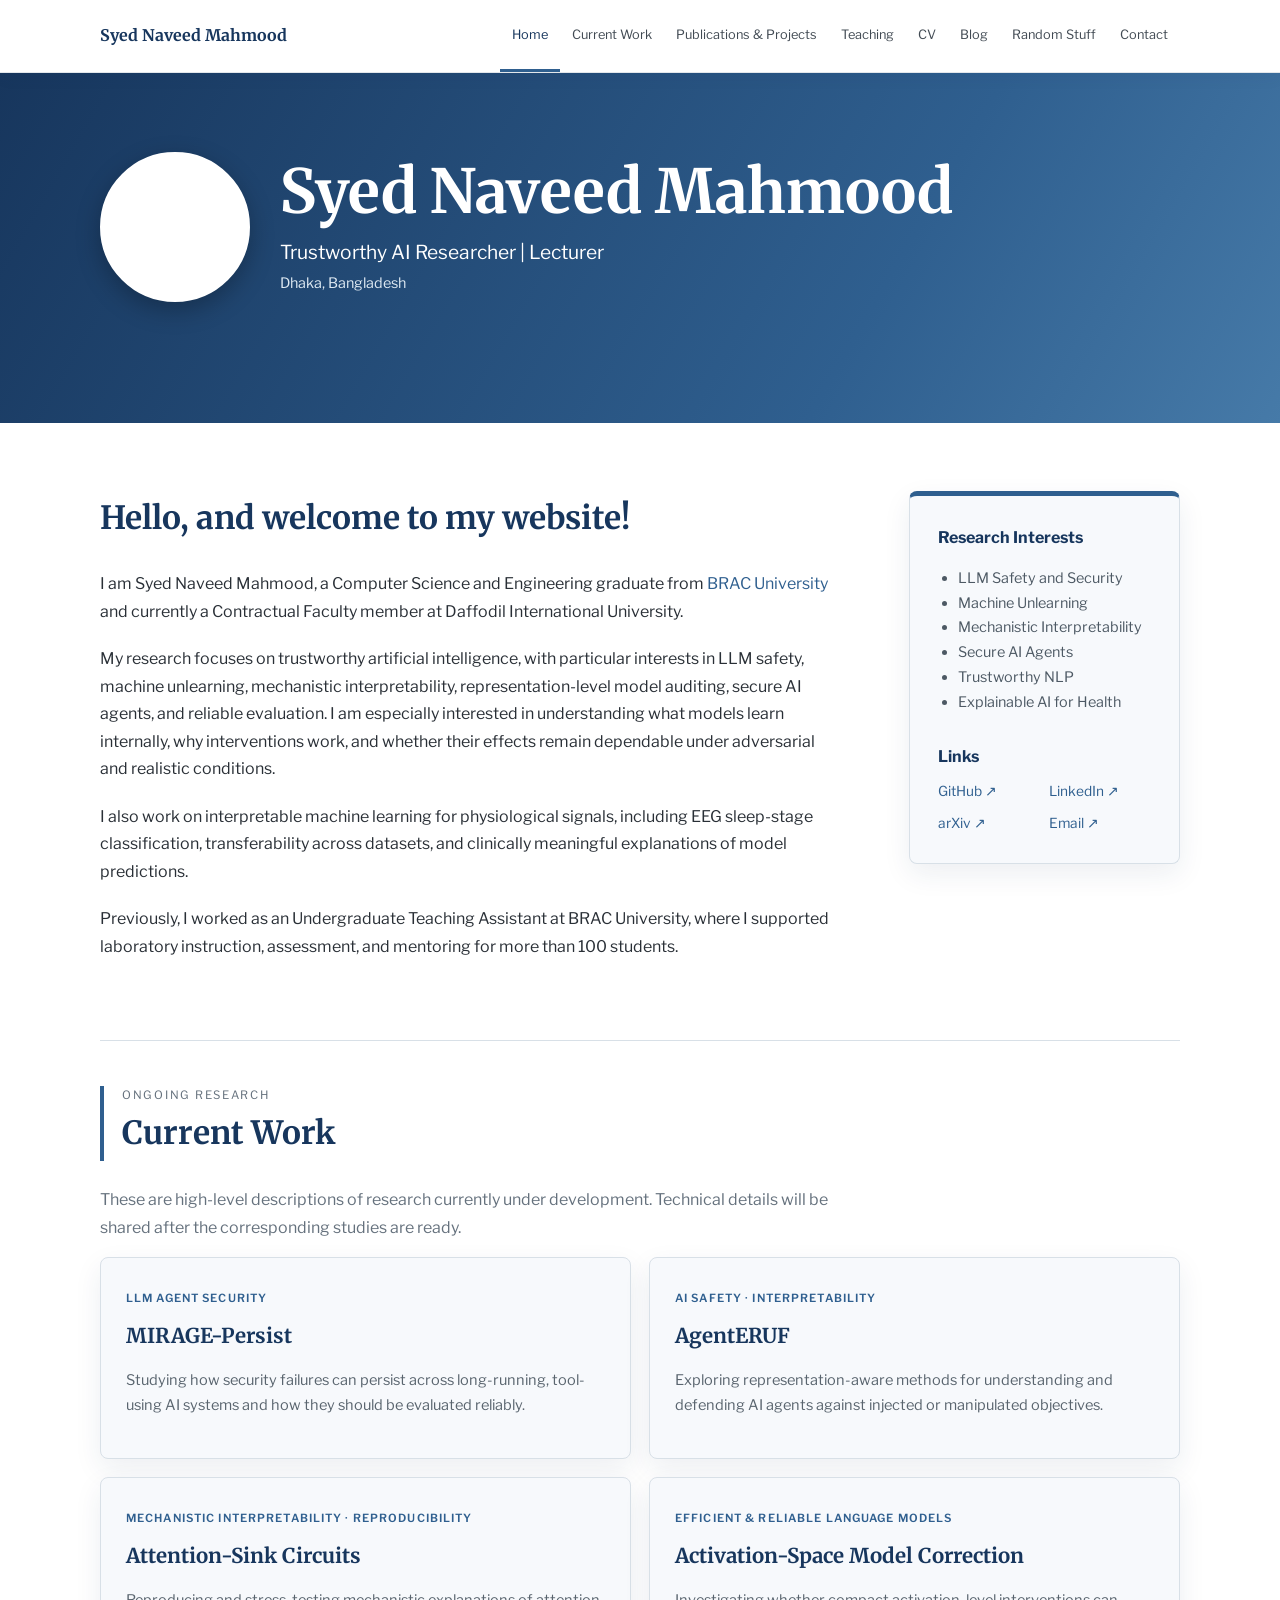
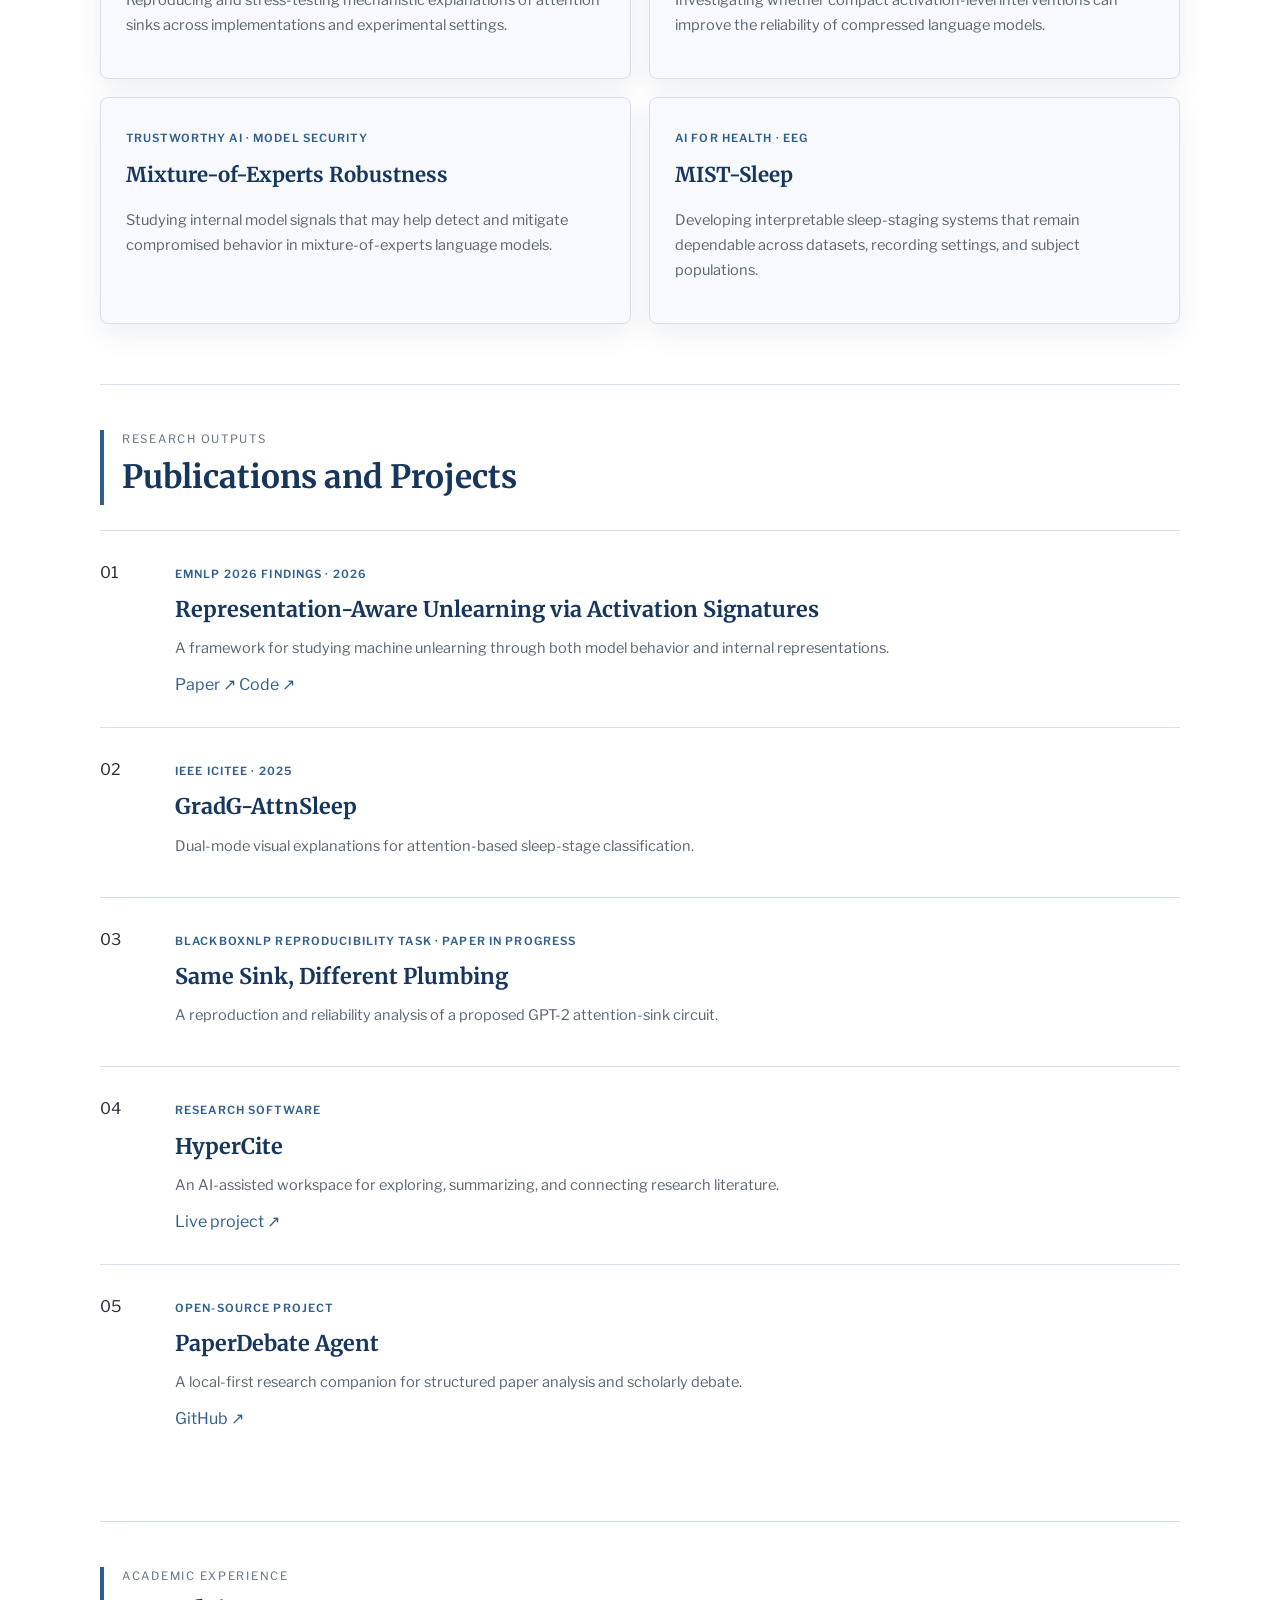
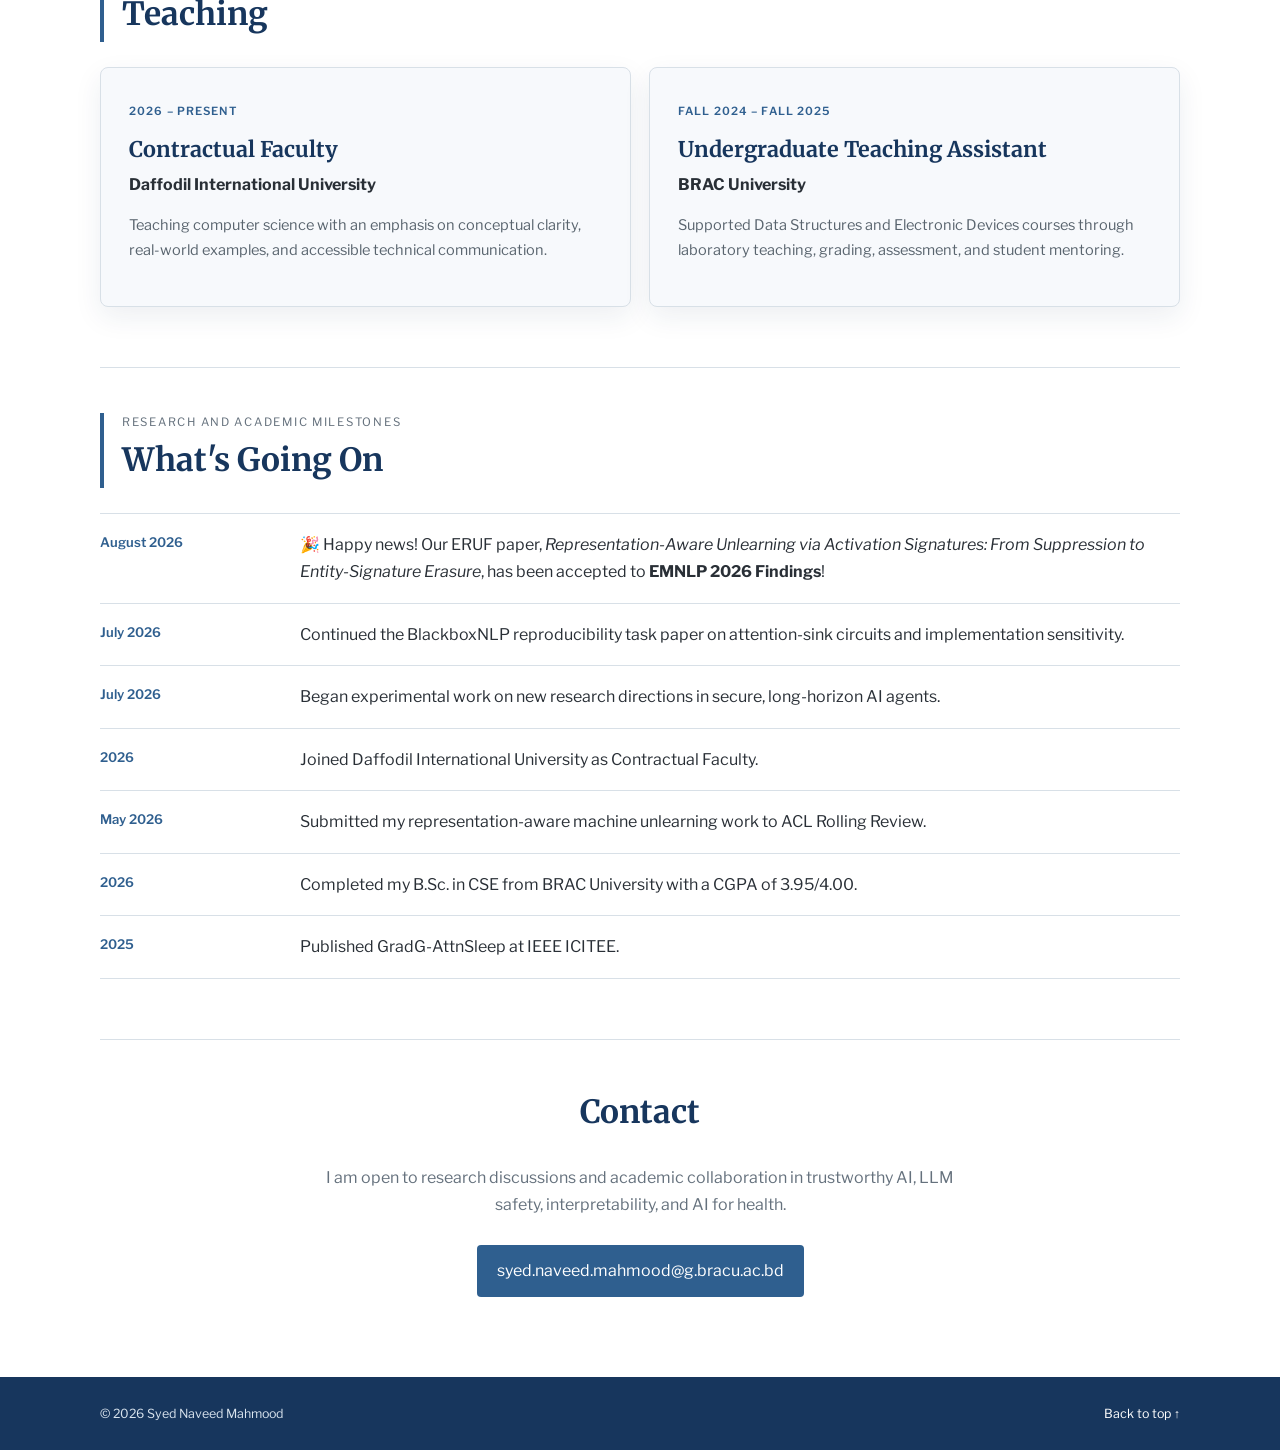
==== index.html @ 7c3b2aca "Celebrate ERUF acceptance at EMNLP 2026 Findings" ====
<!doctype html>
<html lang="en">
<head>
  <meta charset="utf-8">
  <meta name="viewport" content="width=device-width, initial-scale=1">
  <meta name="description" content="Syed Naveed Mahmood: trustworthy AI researcher and lecturer working on LLM safety, machine unlearning, interpretability, secure AI agents, and AI for health.">
  <title>Syed Naveed Mahmood | Trustworthy AI Researcher</title>
  <link rel="preconnect" href="https://fonts.googleapis.com">
  <link rel="preconnect" href="https://fonts.gstatic.com" crossorigin>
  <link href="https://fonts.googleapis.com/css2?family=Libre+Franklin:wght@400;500;600;700&family=Merriweather:wght@400;700&display=swap" rel="stylesheet">
  <link rel="stylesheet" href="styles.css?v=20260727a">
</head>
<body id="home">
  <a class="skip-link" href="#main">Skip to content</a>
  <header class="site-header">
    <div class="nav-wrap">
      <a class="site-name" href="#home">Syed Naveed Mahmood</a>
      <nav aria-label="Primary navigation">
        <a href="#home" aria-current="page">Home</a><a href="#current-work">Current Work</a><a href="#publications">Publications &amp; Projects</a><a href="#teaching">Teaching</a><a href="cv.html">CV</a><a href="blog.html">Blog</a><a href="random.html">Random Stuff</a><a href="#contact">Contact</a>
      </nav>
    </div>
  </header>

  <section class="banner" aria-label="Profile introduction">
    <div class="banner-overlay">
      <div class="page-width identity">
        <img class="profile-photo" src="https://avatars.githubusercontent.com/u/159930942?v=4" alt="Portrait of Syed Naveed Mahmood" width="150" height="150" decoding="async">
        <div><h1>Syed Naveed Mahmood</h1><p>Trustworthy AI Researcher | Lecturer</p><span>Dhaka, Bangladesh</span></div>
      </div>
    </div>
  </section>

  <main id="main" class="page-width content">
    <section class="home-grid section-block">
      <div class="main-copy">
        <h2>Hello, and welcome to my website!</h2>
        <p>I am Syed Naveed Mahmood, a Computer Science and Engineering graduate from <a href="https://www.bracu.ac.bd/" target="_blank" rel="noreferrer">BRAC University</a> and currently a Contractual Faculty member at Daffodil International University.</p>
        <p>My research focuses on trustworthy artificial intelligence, with particular interests in LLM safety, machine unlearning, mechanistic interpretability, representation-level model auditing, secure AI agents, and reliable evaluation. I am especially interested in understanding what models learn internally, why interventions work, and whether their effects remain dependable under adversarial and realistic conditions.</p>
        <p>I also work on interpretable machine learning for physiological signals, including EEG sleep-stage classification, transferability across datasets, and clinically meaningful explanations of model predictions.</p>
        <p>Previously, I worked as an Undergraduate Teaching Assistant at BRAC University, where I supported laboratory instruction, assessment, and mentoring for more than 100 students.</p>
      </div>
      <aside class="profile-card">
        <h3>Research Interests</h3>
        <ul><li>LLM Safety and Security</li><li>Machine Unlearning</li><li>Mechanistic Interpretability</li><li>Secure AI Agents</li><li>Trustworthy NLP</li><li>Explainable AI for Health</li></ul>
        <h3>Links</h3>
        <div class="quick-links"><a href="https://github.com/SyedNaveedMahmood">GitHub ↗</a><a href="https://www.linkedin.com/in/syed-naveed-mahmood-64738b329">LinkedIn ↗</a><a href="https://arxiv.org/abs/2601.10566">arXiv ↗</a><a href="mailto:syed.naveed.mahmood@g.bracu.ac.bd">Email ↗</a></div>
      </aside>
    </section>

    <section id="current-work" class="section-block anchor-section">
      <div class="section-title"><p>Ongoing research</p><h2>Current Work</h2></div>
      <p class="section-intro">These are high-level descriptions of research currently under development. Technical details will be shared after the corresponding studies are ready.</p>
      <div class="current-grid">
        <article><span>LLM Agent Security</span><h3>MIRAGE-Persist</h3><p>Studying how security failures can persist across long-running, tool-using AI systems and how they should be evaluated reliably.</p></article>
        <article><span>AI Safety · Interpretability</span><h3>AgentERUF</h3><p>Exploring representation-aware methods for understanding and defending AI agents against injected or manipulated objectives.</p></article>
        <article><span>Mechanistic Interpretability · Reproducibility</span><h3>Attention-Sink Circuits</h3><p>Reproducing and stress-testing mechanistic explanations of attention sinks across implementations and experimental settings.</p></article>
        <article><span>Efficient &amp; Reliable Language Models</span><h3>Activation-Space Model Correction</h3><p>Investigating whether compact activation-level interventions can improve the reliability of compressed language models.</p></article>
        <article><span>Trustworthy AI · Model Security</span><h3>Mixture-of-Experts Robustness</h3><p>Studying internal model signals that may help detect and mitigate compromised behavior in mixture-of-experts language models.</p></article>
        <article><span>AI for Health · EEG</span><h3>MIST-Sleep</h3><p>Developing interpretable sleep-staging systems that remain dependable across datasets, recording settings, and subject populations.</p></article>
      </div>
    </section>

    <section id="publications" class="section-block anchor-section">
      <div class="section-title"><p>Research outputs</p><h2>Publications and Projects</h2></div>
      <div class="publication-list">
        <article><div>01</div><div><small>EMNLP 2026 Findings · 2026</small><h3>Representation-Aware Unlearning via Activation Signatures</h3><p>A framework for studying machine unlearning through both model behavior and internal representations.</p><a href="https://arxiv.org/abs/2601.10566">Paper ↗</a> <a href="https://github.com/SyedNaveedMahmood/Representation-Aware-Unlearning-via-Activation-Signatures-ERUF">Code ↗</a></div></article>
        <article><div>02</div><div><small>IEEE ICITEE · 2025</small><h3>GradG-AttnSleep</h3><p>Dual-mode visual explanations for attention-based sleep-stage classification.</p></div></article>
        <article><div>03</div><div><small>BlackboxNLP Reproducibility Task · Paper in Progress</small><h3>Same Sink, Different Plumbing</h3><p>A reproduction and reliability analysis of a proposed GPT-2 attention-sink circuit.</p></div></article>
        <article><div>04</div><div><small>Research Software</small><h3>HyperCite</h3><p>An AI-assisted workspace for exploring, summarizing, and connecting research literature.</p><a href="https://hypercite.vercel.app/">Live project ↗</a></div></article>
        <article><div>05</div><div><small>Open-source Project</small><h3>PaperDebate Agent</h3><p>A local-first research companion for structured paper analysis and scholarly debate.</p><a href="https://github.com/SyedNaveedMahmood/PaperDebate-Agent">GitHub ↗</a></div></article>
      </div>
    </section>

    <section id="teaching" class="section-block anchor-section">
      <div class="section-title"><p>Academic experience</p><h2>Teaching</h2></div>
      <div class="teaching-grid">
        <article><small>2026 – Present</small><h3>Contractual Faculty</h3><strong>Daffodil International University</strong><p>Teaching computer science with an emphasis on conceptual clarity, real-world examples, and accessible technical communication.</p></article>
        <article><small>Fall 2024 – Fall 2025</small><h3>Undergraduate Teaching Assistant</h3><strong>BRAC University</strong><p>Supported Data Structures and Electronic Devices courses through laboratory teaching, grading, assessment, and student mentoring.</p></article>
      </div>
    </section>

    <section class="section-block">
      <div class="section-title"><p>Research and academic milestones</p><h2>What&apos;s Going On</h2></div>
      <div class="updates">
        <div><time>August 2026</time><p>🎉 Happy news! Our ERUF paper, <em>Representation-Aware Unlearning via Activation Signatures: From Suppression to Entity-Signature Erasure</em>, has been accepted to <strong>EMNLP 2026 Findings</strong>!</p></div>
        <div><time>July 2026</time><p>Continued the BlackboxNLP reproducibility task paper on attention-sink circuits and implementation sensitivity.</p></div>
        <div><time>July 2026</time><p>Began experimental work on new research directions in secure, long-horizon AI agents.</p></div>
        <div><time>2026</time><p>Joined Daffodil International University as Contractual Faculty.</p></div>
        <div><time>May 2026</time><p>Submitted my representation-aware machine unlearning work to ACL Rolling Review.</p></div>
        <div><time>2026</time><p>Completed my B.Sc. in CSE from BRAC University with a CGPA of 3.95/4.00.</p></div>
        <div><time>2025</time><p>Published GradG-AttnSleep at IEEE ICITEE.</p></div>
      </div>
    </section>

    <section id="contact" class="contact section-block anchor-section"><h2>Contact</h2><p>I am open to research discussions and academic collaboration in trustworthy AI, LLM safety, interpretability, and AI for health.</p><a class="email-button" href="mailto:syed.naveed.mahmood@g.bracu.ac.bd">syed.naveed.mahmood@g.bracu.ac.bd</a></section>
  </main>
  <footer><div class="page-width"><p>© 2026 Syed Naveed Mahmood</p><a href="#home">Back to top ↑</a></div></footer>
</body>
</html>
---- styles.css ----
:root{--navy:#17365d;--blue:#2f5f8f;--light:#eef3f7;--ink:#292f36;--muted:#65717d;--line:#d8e0e7}*{box-sizing:border-box}html{scroll-behavior:smooth}body{margin:0;color:var(--ink);font:16px/1.72 'Libre Franklin',Arial,sans-serif}a{color:var(--blue);text-decoration:none}a:hover{text-decoration:underline}.page-width,.nav-wrap{width:min(1080px,calc(100% - 40px));margin:auto}.site-header{background:#fff;border-bottom:1px solid #e3e7eb;position:sticky;top:0;z-index:20}.nav-wrap{min-height:72px;display:flex;align-items:center;justify-content:space-between;gap:30px}.site-name,h1,h2,h3{font-family:Merriweather,Georgia,serif;color:var(--navy)}.site-name{font-weight:700}nav{display:flex;align-self:stretch}nav a{color:#414a53;display:flex;align-items:center;padding:0 12px;font-size:.8rem;border-bottom:3px solid transparent}nav a:hover{border-bottom-color:var(--blue);text-decoration:none}.banner{min-height:350px;background:linear-gradient(110deg,rgba(17,43,73,.95),rgba(47,95,143,.72)),linear-gradient(145deg,#17365d,#527b9e);display:flex}.banner-overlay{width:100%;display:flex;align-items:flex-end}.identity{display:flex;align-items:center;gap:30px;color:#fff;padding-bottom:42px}.identity img{width:150px;height:150px;border-radius:50%;object-fit:cover;border:5px solid #fff;box-shadow:0 8px 25px #0004}.identity h1{color:#fff;font-size:clamp(2.2rem,5vw,3.8rem);line-height:1.12;margin:0 0 10px}.identity p{font-size:1.2rem;margin:0}.identity span{color:#dfeaf3;font-size:.9rem}.content{padding-top:50px}.section-block{padding:45px 0 60px;border-bottom:1px solid var(--line)}.anchor-section{scroll-margin-top:72px}.home-grid{display:grid;grid-template-columns:2.2fr .8fr;gap:65px;padding-top:18px}h2{font-size:2rem;margin:0 0 24px}.main-copy p{margin:0 0 1.25rem}.profile-card{background:var(--light);padding:28px;align-self:start;border-top:5px solid var(--blue)}.profile-card h3{font-family:'Libre Franklin';font-size:1rem;margin:0 0 10px}.profile-card h3:nth-of-type(2){margin-top:28px}.profile-card ul{padding-left:20px;color:#4d5964;font-size:.9rem}.quick-links{display:grid;grid-template-columns:1fr 1fr;gap:8px;font-size:.86rem}.section-title{border-left:5px solid var(--blue);padding-left:18px;margin-bottom:25px}.section-title p{color:var(--muted);font-size:.72rem;letter-spacing:.15em;text-transform:uppercase;margin:0}.section-title h2{margin:0}.section-intro{max-width:760px;color:var(--muted)}.current-grid,.teaching-grid{display:grid;grid-template-columns:1fr 1fr;gap:18px}.current-grid article{border:1px solid var(--line);padding:25px}.current-grid span,small{color:var(--blue);font-size:.7rem;font-weight:600;letter-spacing:.1em;text-transform:uppercase}.current-grid h3{font-size:1.28rem;margin:8px 0 12px}.current-grid p,.publication-list p,.teaching-grid p{color:#59646e;font-size:.91rem}.publication-list article{display:grid;grid-template-columns:55px 1fr;gap:20px;padding:28px 0;border-top:1px solid var(--line)}.publication-list h3{font-size:1.35rem;margin:5px 0 8px}.publication-list p{margin:0 0 10px}.teaching-grid article{padding:28px;background:var(--light)}.teaching-grid h3{font-size:1.35rem;margin:8px 0 3px}.updates{border-top:1px solid var(--line)}.updates>div{display:grid;grid-template-columns:175px 1fr;gap:25px;padding:17px 0;border-bottom:1px solid var(--line)}.updates time{color:var(--blue);font-weight:600;font-size:.82rem}.updates p{margin:0}.contact{text-align:center;border:0;padding-bottom:80px}.contact p{max-width:670px;margin:0 auto 26px;color:var(--muted)}.email-button{display:inline-block;padding:12px 20px;color:#fff;background:var(--blue)}.email-button:hover{background:var(--navy);text-decoration:none}footer{background:var(--navy);color:#d9e4ee;padding:26px 0;font-size:.78rem}footer .page-width{display:flex;justify-content:space-between}footer p{margin:0}footer a{color:#fff}@media(max-width:860px){nav a{padding:0 7px;font-size:.7rem}.home-grid{grid-template-columns:1fr;gap:30px}.profile-card{max-width:480px}.current-grid,.teaching-grid{grid-template-columns:1fr}}@media(max-width:650px){.page-width,.nav-wrap{width:calc(100% - 30px)}.site-header{position:static}.nav-wrap{display:block;padding-top:14px}.site-name{display:block}nav{overflow-x:auto}nav a{white-space:nowrap;height:44px;padding:0 10px}.banner{min-height:390px}.identity{display:block;padding-bottom:32px}.identity img{width:110px;height:110px;margin-bottom:20px}.identity h1{font-size:2.25rem}.content{padding-top:25px}.current-grid article{padding:21px}.publication-list article{grid-template-columns:36px 1fr}.updates>div{grid-template-columns:1fr;gap:4px}footer .page-width{display:block}}@media(prefers-reduced-motion:reduce){html{scroll-behavior:auto}}
nav a[aria-current="page"]{color:var(--navy);border-bottom-color:var(--blue)}.sub-banner{background:linear-gradient(115deg,#17365d,#3f6f9b);color:#fff;padding:76px 0 68px}.sub-banner p{font-size:.72rem;font-weight:600;letter-spacing:.16em;text-transform:uppercase;color:#cfe0ef;margin:0 0 8px}.sub-banner h1{color:#fff;font-size:clamp(2.6rem,6vw,4.6rem);margin:0;line-height:1.15}.sub-banner span{display:block;color:#dce8f2;margin-top:12px}.personal-page{padding-top:38px}.personal-intro{display:grid;grid-template-columns:.8fr 1.2fr;gap:70px;padding:48px 0 62px;border-bottom:1px solid var(--line)}.personal-kicker{color:var(--blue);font-size:.72rem;font-weight:600;letter-spacing:.15em;text-transform:uppercase;margin:0 0 6px}.personal-intro h2{font-size:2.35rem}.personal-intro>div:last-child p{font-size:1.08rem;margin:0 0 1.2rem}.anime-section{padding:65px 0}.anime-list{list-style:none;padding:0;margin:0;border-top:1px solid var(--line)}.anime-list li{display:grid;grid-template-columns:90px 1fr;gap:20px;align-items:center;padding:25px 8px;border-bottom:1px solid var(--line)}.anime-rank{font-family:Merriweather,Georgia,serif;color:#9baab8;font-size:1.65rem}.anime-list h3{font-size:1.35rem;margin:0 0 4px}.anime-list p{color:var(--muted);margin:0}.more-random{display:grid;grid-template-columns:1fr 1fr;gap:60px;background:var(--light);padding:40px;margin-bottom:75px}.more-random span{color:var(--blue);font-size:.7rem;font-weight:600;letter-spacing:.12em;text-transform:uppercase}.more-random h2{font-size:1.8rem;margin:8px 0 0}.more-random>p{color:var(--muted);margin:4px 0 0}@media(max-width:750px){.personal-intro,.more-random{grid-template-columns:1fr;gap:20px}.sub-banner{padding:52px 0}.anime-list li{grid-template-columns:58px 1fr}.more-random{padding:28px;margin-bottom:50px}}

.cv-page{padding-top:42px;padding-bottom:78px}.cv-intro{display:grid;grid-template-columns:1fr 1.3fr;gap:58px;align-items:start;padding:42px 0 36px}.cv-intro h2{font-size:2.35rem}.cv-intro p{color:var(--muted);font-size:1.02rem;margin:0 0 1rem}.cv-actions{display:flex;flex-wrap:wrap;gap:12px;margin-top:22px}.cv-button{display:inline-block;padding:11px 18px;background:var(--blue);color:#fff;font-weight:600;font-size:.86rem}.cv-button.secondary{background:#fff;color:var(--blue);border:1px solid var(--blue)}.cv-button:hover{background:var(--navy);color:#fff;text-decoration:none}.cv-frame-wrap{border:1px solid var(--line);background:var(--light);padding:12px;box-shadow:0 12px 30px rgba(23,54,93,.1)}.cv-frame{display:block;width:100%;height:1040px;border:0;background:#fff}@media(max-width:750px){.cv-intro{grid-template-columns:1fr;gap:12px;padding-top:30px}.cv-frame{height:720px}.cv-page{padding-top:24px;padding-bottom:50px}}

.blog-page{padding-top:42px;padding-bottom:80px}.blog-intro{display:grid;grid-template-columns:.8fr 1.2fr;gap:70px;padding:42px 0 52px;border-bottom:1px solid var(--line)}.blog-intro h2{font-size:2.35rem}.blog-intro p{color:var(--muted);font-size:1.05rem;margin:0}.blog-post{max-width:860px;margin:56px auto 0}.post-meta{color:var(--blue);font-size:.72rem;font-weight:600;letter-spacing:.13em;text-transform:uppercase}.blog-post h2{font-size:clamp(2rem,4vw,3rem);line-height:1.25;margin:10px 0 18px}.post-lead{font-size:1.15rem;color:#4f5b66;border-left:4px solid var(--blue);padding-left:20px}.nla-flow{display:grid;grid-template-columns:1fr auto 1fr auto 1fr;align-items:center;gap:15px;background:var(--light);padding:26px;margin:30px 0}.nla-flow strong{display:block;color:var(--navy);font-family:Merriweather,Georgia,serif}.nla-flow span{color:var(--muted);font-size:.84rem}.flow-arrow{color:var(--blue);font-size:1.4rem}.blog-post h3{font-size:1.3rem;margin:30px 0 8px}.blog-post p{margin:0 0 1.15rem}.post-note{background:#fff8e8;border-left:4px solid #d39b2a;padding:18px 20px;margin:26px 0}.source-links{display:flex;flex-wrap:wrap;gap:12px;margin-top:30px}.source-links a{display:inline-block;padding:10px 16px;border:1px solid var(--blue);font-weight:600;font-size:.84rem}.source-links a:hover{background:var(--blue);color:#fff;text-decoration:none}@media(max-width:750px){.blog-intro{grid-template-columns:1fr;gap:12px;padding-top:30px}.blog-page{padding-top:24px}.nla-flow{grid-template-columns:1fr;gap:8px}.flow-arrow{transform:rotate(90deg);justify-self:center}}

.blog-post+.blog-post{border-top:1px solid var(--line);padding-top:58px;margin-top:68px}.blog-post[id]{scroll-margin-top:92px}


/* Shared visual polish */
:root{--surface:#f7f9fc;--surface-strong:#eef3f7;--shadow:0 10px 28px rgba(23,54,93,.08)}
body{background:#fff}
.skip-link{position:fixed;left:16px;top:-64px;z-index:100;padding:10px 14px;background:#fff;color:var(--navy);border:2px solid var(--blue);border-radius:4px;font-weight:600}
.skip-link:focus{top:12px}
a:focus-visible{outline:3px solid #8bb7df;outline-offset:3px;border-radius:2px}
.site-header{box-shadow:0 3px 18px rgba(23,54,93,.05)}
.banner,.sub-banner{background:linear-gradient(120deg,#17365d 0%,#2f5f8f 68%,#467aa8 100%)}
.identity img{background:#fff}
.current-grid article,.teaching-grid article,.profile-card,.more-random{background:var(--surface);border:1px solid var(--line);border-radius:8px;box-shadow:var(--shadow)}
.profile-card{border-top:5px solid var(--blue)}
.current-grid article,.teaching-grid article{transition:transform .18s ease,box-shadow .18s ease,border-color .18s ease}
.current-grid article:hover,.teaching-grid article:hover{transform:translateY(-2px);box-shadow:0 14px 34px rgba(23,54,93,.12);border-color:#c7d5e1}
.section-title{border-left-width:4px}
.email-button,.cv-button,.source-links a{border-radius:4px}
.cv-frame-wrap{border-radius:8px;overflow:hidden}
.post-note,.nla-flow{border-radius:6px}
.sub-banner+.page-width,.sub-banner+main{position:relative}
@media(max-width:650px){.identity{padding-top:30px}.identity img{box-shadow:0 6px 20px rgba(0,0,0,.28)}}
@media(prefers-reduced-motion:reduce){.current-grid article,.teaching-grid article{transition:none}.current-grid article:hover,.teaching-grid article:hover{transform:none}}
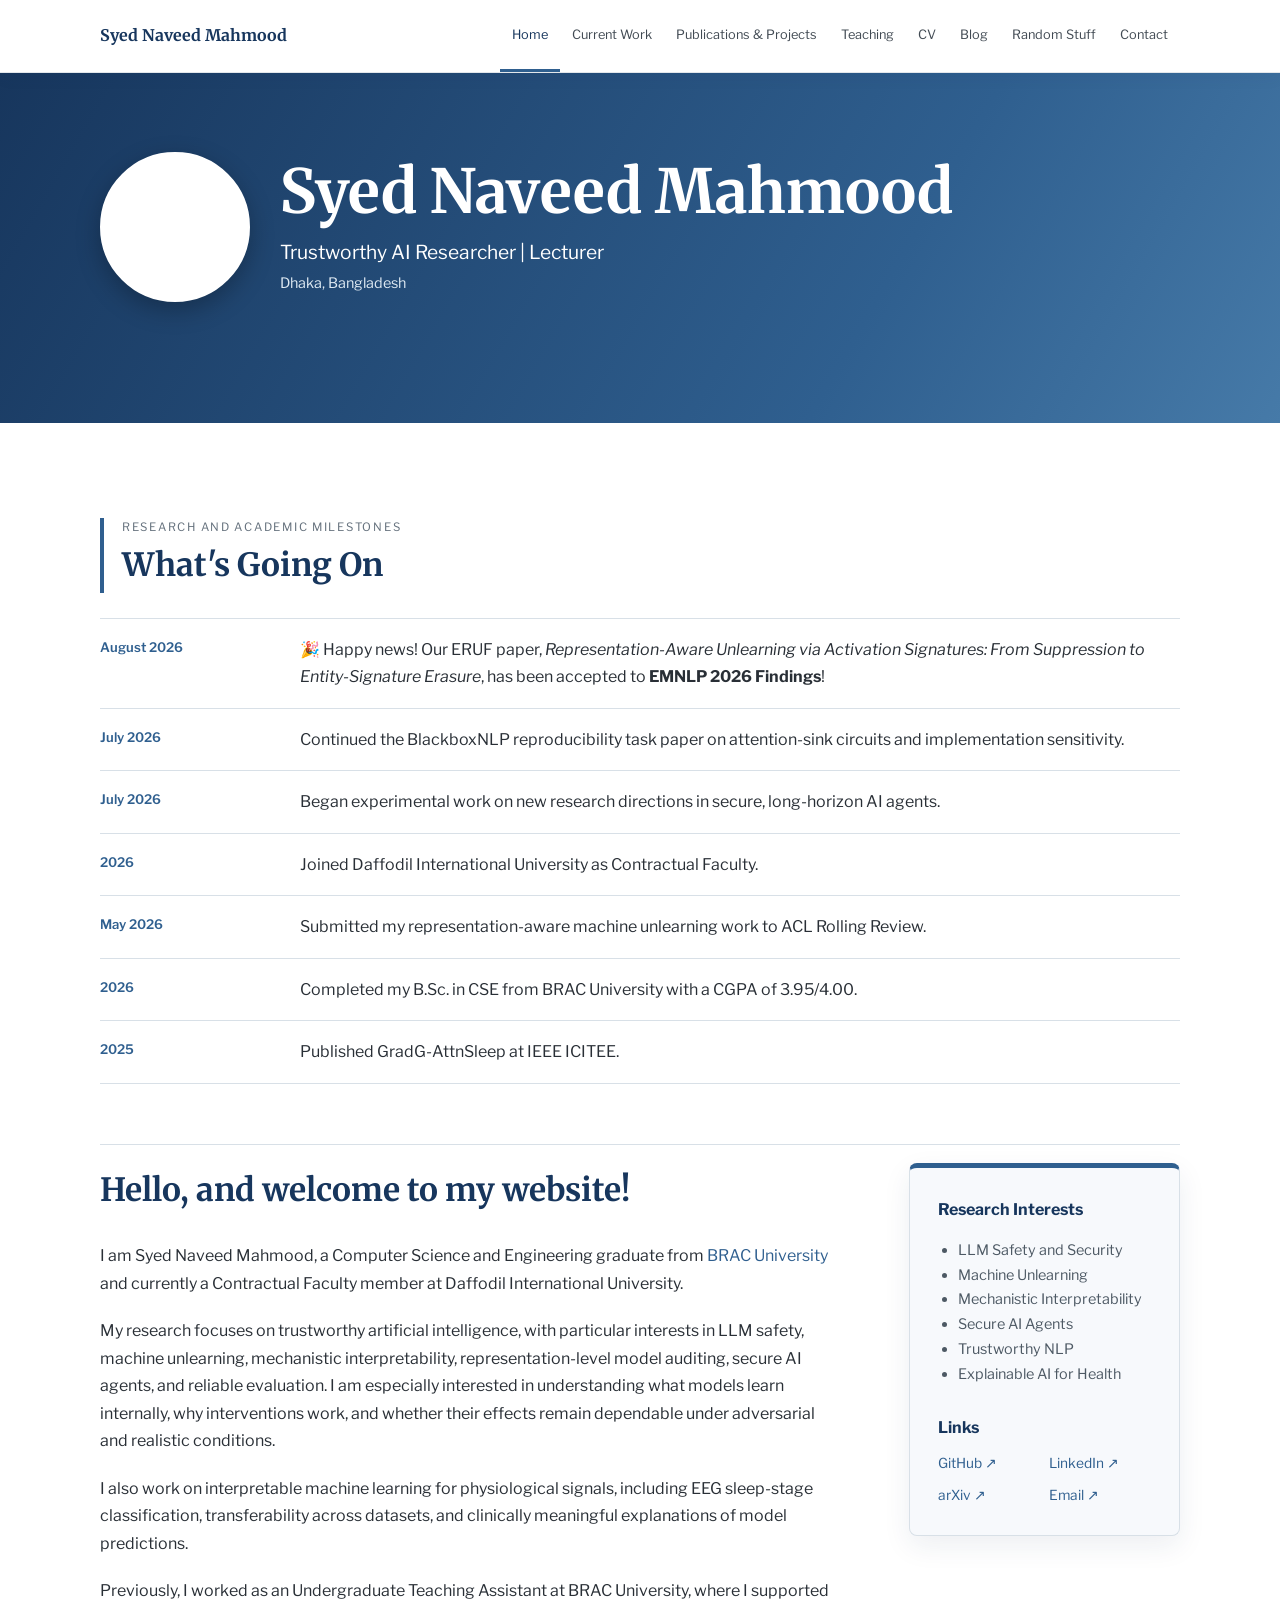
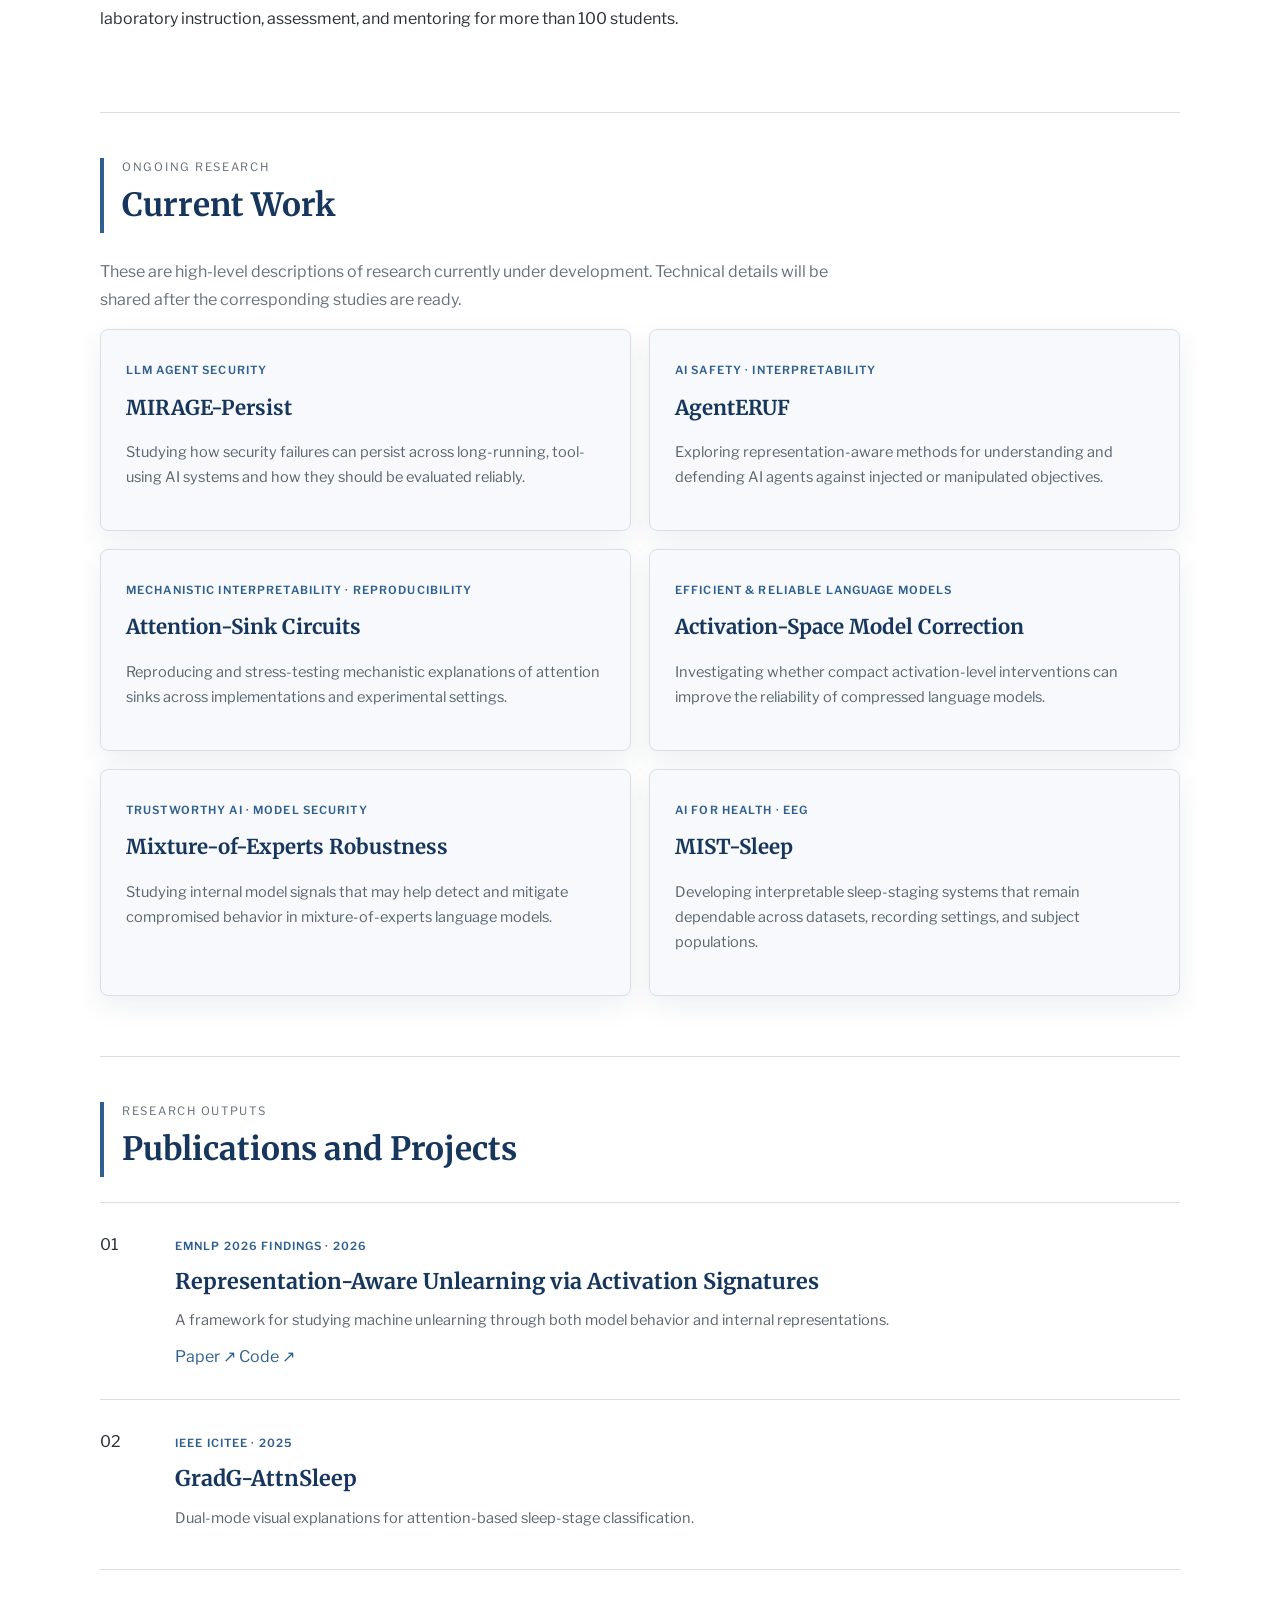
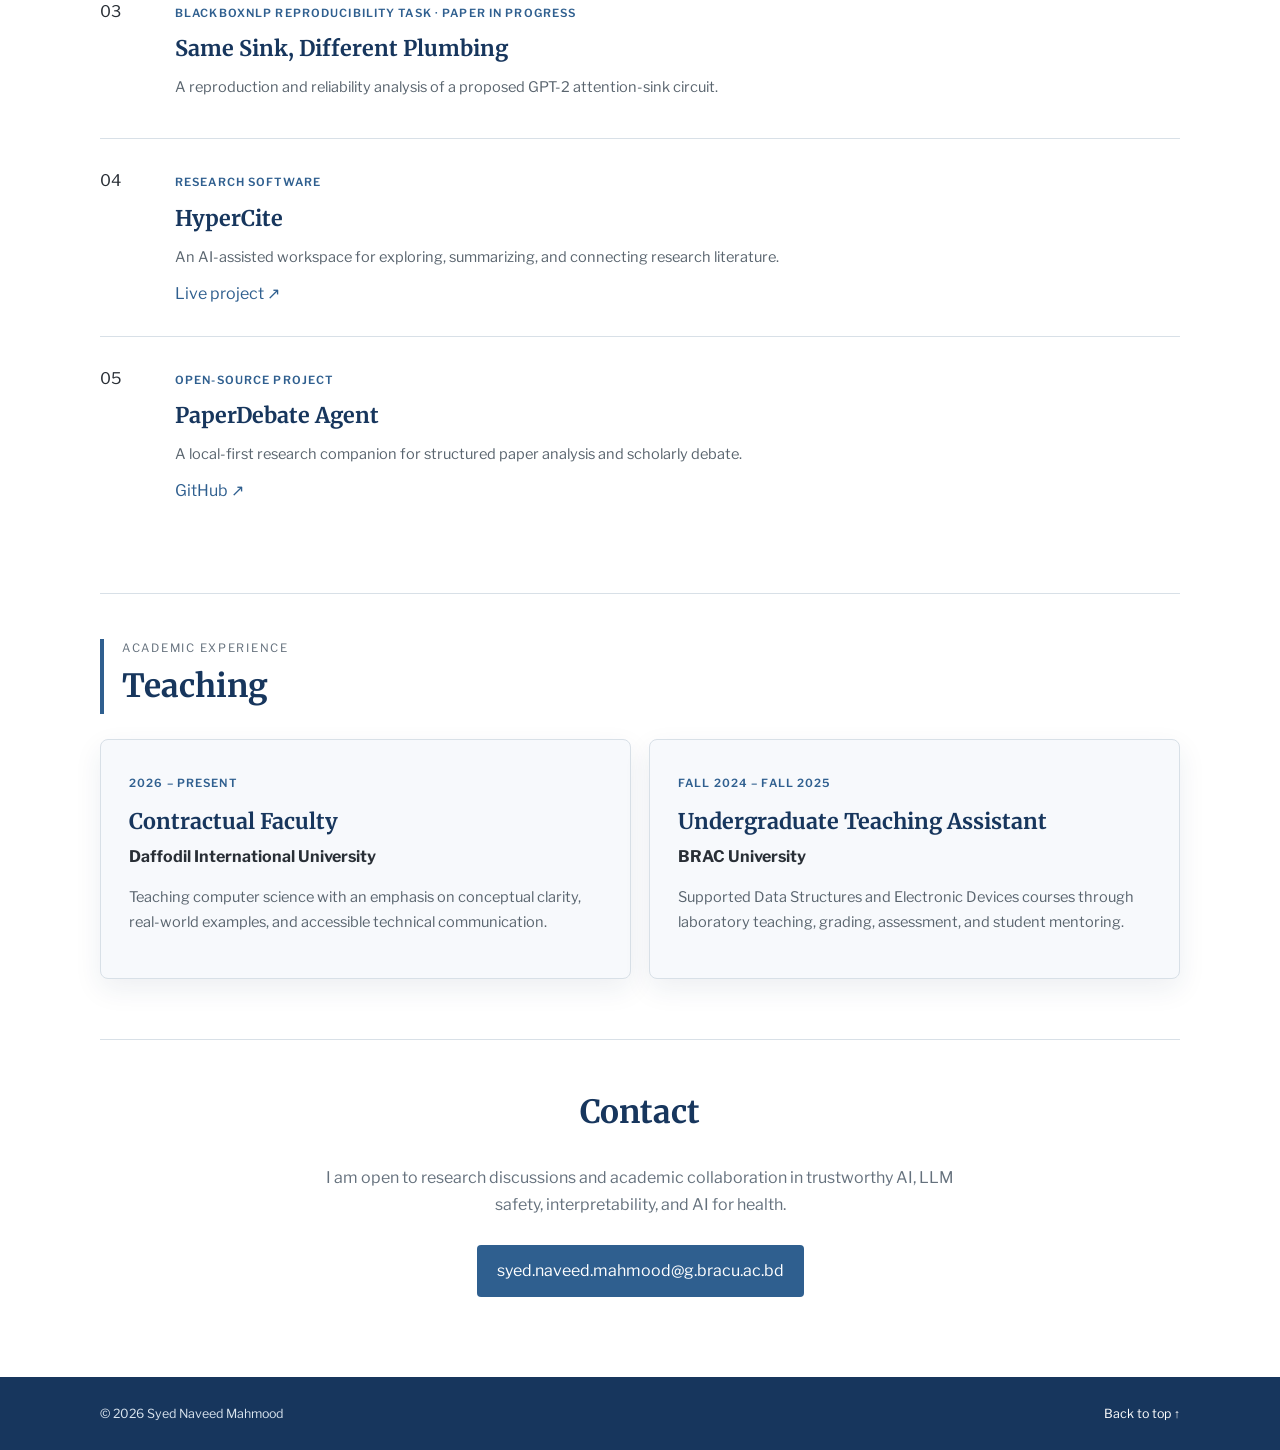
==== commit 16ff19eb: "Move latest updates to top of homepage" ====
--- a/index.html
+++ b/index.html
@@ -31,6 +31,19 @@
   </section>
 
   <main id="main" class="page-width content">
+    <section class="section-block">
+      <div class="section-title"><p>Research and academic milestones</p><h2>What&apos;s Going On</h2></div>
+      <div class="updates">
+        <div><time>August 2026</time><p>🎉 Happy news! Our ERUF paper, <em>Representation-Aware Unlearning via Activation Signatures: From Suppression to Entity-Signature Erasure</em>, has been accepted to <strong>EMNLP 2026 Findings</strong>!</p></div>
+        <div><time>July 2026</time><p>Continued the BlackboxNLP reproducibility task paper on attention-sink circuits and implementation sensitivity.</p></div>
+        <div><time>July 2026</time><p>Began experimental work on new research directions in secure, long-horizon AI agents.</p></div>
+        <div><time>2026</time><p>Joined Daffodil International University as Contractual Faculty.</p></div>
+        <div><time>May 2026</time><p>Submitted my representation-aware machine unlearning work to ACL Rolling Review.</p></div>
+        <div><time>2026</time><p>Completed my B.Sc. in CSE from BRAC University with a CGPA of 3.95/4.00.</p></div>
+        <div><time>2025</time><p>Published GradG-AttnSleep at IEEE ICITEE.</p></div>
+      </div>
+    </section>
+
     <section class="home-grid section-block">
       <div class="main-copy">
         <h2>Hello, and welcome to my website!</h2>
@@ -79,19 +92,6 @@
       </div>
     </section>
 
-    <section class="section-block">
-      <div class="section-title"><p>Research and academic milestones</p><h2>What&apos;s Going On</h2></div>
-      <div class="updates">
-        <div><time>August 2026</time><p>🎉 Happy news! Our ERUF paper, <em>Representation-Aware Unlearning via Activation Signatures: From Suppression to Entity-Signature Erasure</em>, has been accepted to <strong>EMNLP 2026 Findings</strong>!</p></div>
-        <div><time>July 2026</time><p>Continued the BlackboxNLP reproducibility task paper on attention-sink circuits and implementation sensitivity.</p></div>
-        <div><time>July 2026</time><p>Began experimental work on new research directions in secure, long-horizon AI agents.</p></div>
-        <div><time>2026</time><p>Joined Daffodil International University as Contractual Faculty.</p></div>
-        <div><time>May 2026</time><p>Submitted my representation-aware machine unlearning work to ACL Rolling Review.</p></div>
-        <div><time>2026</time><p>Completed my B.Sc. in CSE from BRAC University with a CGPA of 3.95/4.00.</p></div>
-        <div><time>2025</time><p>Published GradG-AttnSleep at IEEE ICITEE.</p></div>
-      </div>
-    </section>
-
     <section id="contact" class="contact section-block anchor-section"><h2>Contact</h2><p>I am open to research discussions and academic collaboration in trustworthy AI, LLM safety, interpretability, and AI for health.</p><a class="email-button" href="mailto:syed.naveed.mahmood@g.bracu.ac.bd">syed.naveed.mahmood@g.bracu.ac.bd</a></section>
   </main>
   <footer><div class="page-width"><p>© 2026 Syed Naveed Mahmood</p><a href="#home">Back to top ↑</a></div></footer>
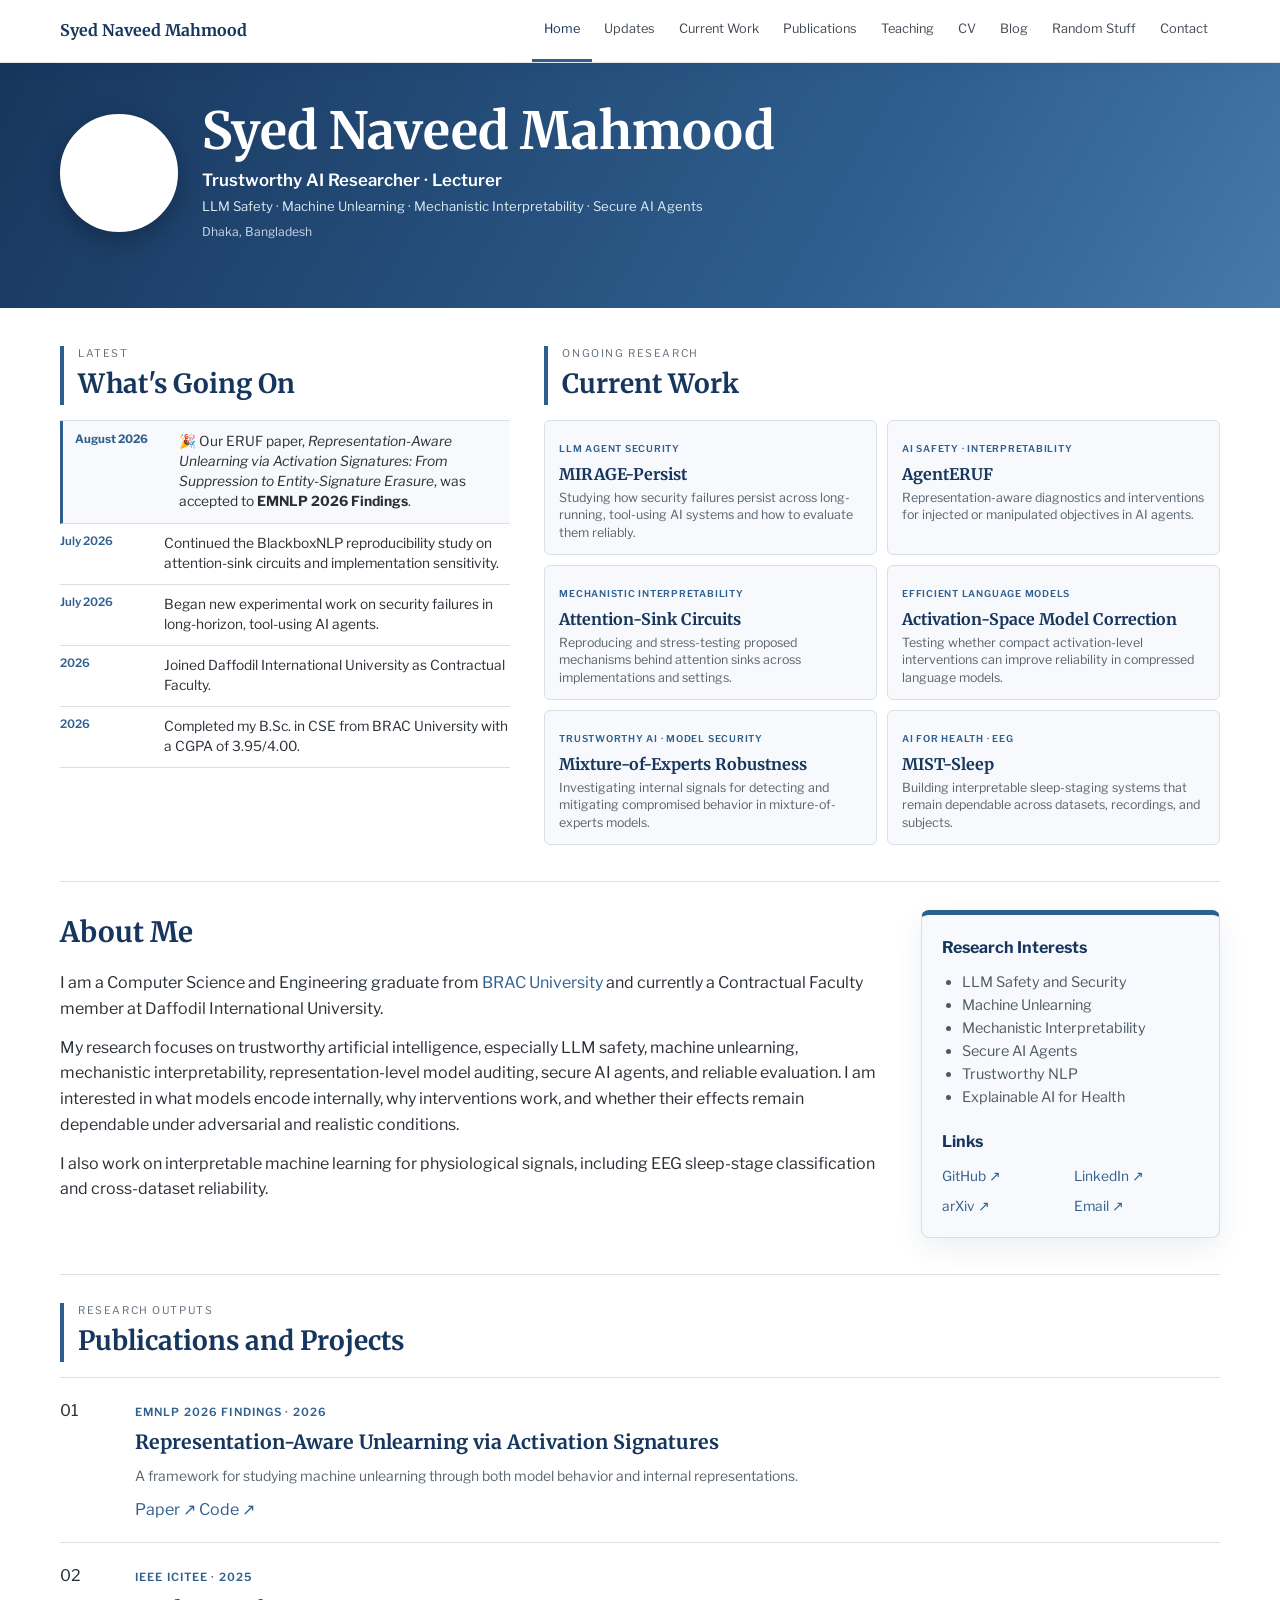
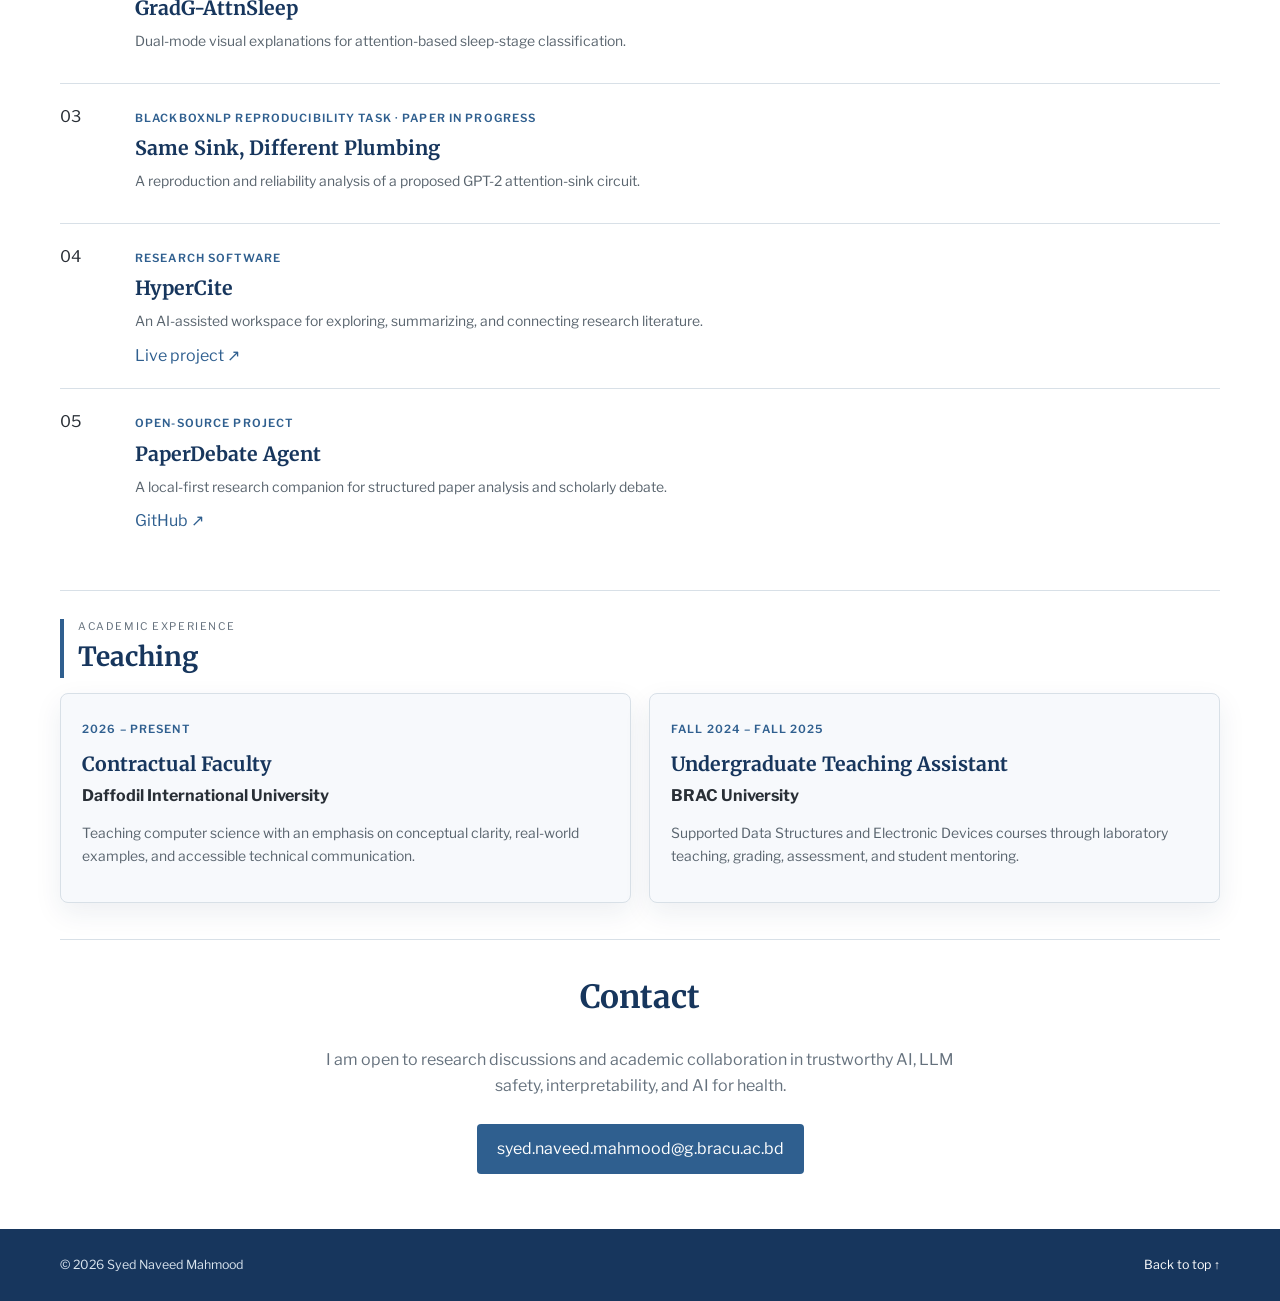
==== commit bb505d7e: "Surface research updates and current projects above the fold" ====
--- a/index.html
+++ b/index.html
@@ -9,6 +9,7 @@
   <link rel="preconnect" href="https://fonts.gstatic.com" crossorigin>
   <link href="https://fonts.googleapis.com/css2?family=Libre+Franklin:wght@400;500;600;700&family=Merriweather:wght@400;700&display=swap" rel="stylesheet">
   <link rel="stylesheet" href="styles.css?v=20260727a">
+  <link rel="stylesheet" href="home.css?v=20260821a">
 </head>
 <body id="home">
   <a class="skip-link" href="#main">Skip to content</a>
@@ -16,7 +17,7 @@
     <div class="nav-wrap">
       <a class="site-name" href="#home">Syed Naveed Mahmood</a>
       <nav aria-label="Primary navigation">
-        <a href="#home" aria-current="page">Home</a><a href="#current-work">Current Work</a><a href="#publications">Publications &amp; Projects</a><a href="#teaching">Teaching</a><a href="cv.html">CV</a><a href="blog.html">Blog</a><a href="random.html">Random Stuff</a><a href="#contact">Contact</a>
+        <a href="#home" aria-current="page">Home</a><a href="#updates">Updates</a><a href="#current-work">Current Work</a><a href="#publications">Publications</a><a href="#teaching">Teaching</a><a href="cv.html">CV</a><a href="blog.html">Blog</a><a href="random.html">Random Stuff</a><a href="#contact">Contact</a>
       </nav>
     </div>
   </header>
@@ -24,33 +25,49 @@
   <section class="banner" aria-label="Profile introduction">
     <div class="banner-overlay">
       <div class="page-width identity">
-        <img class="profile-photo" src="https://avatars.githubusercontent.com/u/159930942?v=4" alt="Portrait of Syed Naveed Mahmood" width="150" height="150" decoding="async">
-        <div><h1>Syed Naveed Mahmood</h1><p>Trustworthy AI Researcher | Lecturer</p><span>Dhaka, Bangladesh</span></div>
+        <img class="profile-photo" src="https://avatars.githubusercontent.com/u/159930942?v=4" alt="Portrait of Syed Naveed Mahmood" width="118" height="118" decoding="async">
+        <div>
+          <h1>Syed Naveed Mahmood</h1>
+          <p>Trustworthy AI Researcher · Lecturer</p>
+          <span>LLM Safety · Machine Unlearning · Mechanistic Interpretability · Secure AI Agents</span>
+          <span class="identity-location">Dhaka, Bangladesh</span>
+        </div>
       </div>
     </div>
   </section>
 
   <main id="main" class="page-width content">
-    <section class="section-block">
-      <div class="section-title"><p>Research and academic milestones</p><h2>What&apos;s Going On</h2></div>
-      <div class="updates">
-        <div><time>August 2026</time><p>🎉 Happy news! Our ERUF paper, <em>Representation-Aware Unlearning via Activation Signatures: From Suppression to Entity-Signature Erasure</em>, has been accepted to <strong>EMNLP 2026 Findings</strong>!</p></div>
-        <div><time>July 2026</time><p>Continued the BlackboxNLP reproducibility task paper on attention-sink circuits and implementation sensitivity.</p></div>
-        <div><time>July 2026</time><p>Began experimental work on new research directions in secure, long-horizon AI agents.</p></div>
-        <div><time>2026</time><p>Joined Daffodil International University as Contractual Faculty.</p></div>
-        <div><time>May 2026</time><p>Submitted my representation-aware machine unlearning work to ACL Rolling Review.</p></div>
-        <div><time>2026</time><p>Completed my B.Sc. in CSE from BRAC University with a CGPA of 3.95/4.00.</p></div>
-        <div><time>2025</time><p>Published GradG-AttnSleep at IEEE ICITEE.</p></div>
+    <section class="research-dashboard section-block">
+      <div id="updates" class="dashboard-news anchor-section">
+        <div class="section-title"><p>Latest</p><h2>What&apos;s Going On</h2></div>
+        <div class="updates">
+          <div><time>August 2026</time><p>🎉 Our ERUF paper, <em>Representation-Aware Unlearning via Activation Signatures: From Suppression to Entity-Signature Erasure</em>, was accepted to <strong>EMNLP 2026 Findings</strong>.</p></div>
+          <div><time>July 2026</time><p>Continued the BlackboxNLP reproducibility study on attention-sink circuits and implementation sensitivity.</p></div>
+          <div><time>July 2026</time><p>Began new experimental work on security failures in long-horizon, tool-using AI agents.</p></div>
+          <div><time>2026</time><p>Joined Daffodil International University as Contractual Faculty.</p></div>
+          <div><time>2026</time><p>Completed my B.Sc. in CSE from BRAC University with a CGPA of 3.95/4.00.</p></div>
+        </div>
+      </div>
+
+      <div id="current-work" class="dashboard-projects anchor-section">
+        <div class="section-title"><p>Ongoing research</p><h2>Current Work</h2></div>
+        <div class="current-grid">
+          <article><span>LLM Agent Security</span><h3>MIRAGE-Persist</h3><p>Studying how security failures persist across long-running, tool-using AI systems and how to evaluate them reliably.</p></article>
+          <article><span>AI Safety · Interpretability</span><h3>AgentERUF</h3><p>Representation-aware diagnostics and interventions for injected or manipulated objectives in AI agents.</p></article>
+          <article><span>Mechanistic Interpretability</span><h3>Attention-Sink Circuits</h3><p>Reproducing and stress-testing proposed mechanisms behind attention sinks across implementations and settings.</p></article>
+          <article><span>Efficient Language Models</span><h3>Activation-Space Model Correction</h3><p>Testing whether compact activation-level interventions can improve reliability in compressed language models.</p></article>
+          <article><span>Trustworthy AI · Model Security</span><h3>Mixture-of-Experts Robustness</h3><p>Investigating internal signals for detecting and mitigating compromised behavior in mixture-of-experts models.</p></article>
+          <article><span>AI for Health · EEG</span><h3>MIST-Sleep</h3><p>Building interpretable sleep-staging systems that remain dependable across datasets, recordings, and subjects.</p></article>
+        </div>
       </div>
     </section>
 
     <section class="home-grid section-block">
       <div class="main-copy">
-        <h2>Hello, and welcome to my website!</h2>
-        <p>I am Syed Naveed Mahmood, a Computer Science and Engineering graduate from <a href="https://www.bracu.ac.bd/" target="_blank" rel="noreferrer">BRAC University</a> and currently a Contractual Faculty member at Daffodil International University.</p>
-        <p>My research focuses on trustworthy artificial intelligence, with particular interests in LLM safety, machine unlearning, mechanistic interpretability, representation-level model auditing, secure AI agents, and reliable evaluation. I am especially interested in understanding what models learn internally, why interventions work, and whether their effects remain dependable under adversarial and realistic conditions.</p>
-        <p>I also work on interpretable machine learning for physiological signals, including EEG sleep-stage classification, transferability across datasets, and clinically meaningful explanations of model predictions.</p>
-        <p>Previously, I worked as an Undergraduate Teaching Assistant at BRAC University, where I supported laboratory instruction, assessment, and mentoring for more than 100 students.</p>
+        <h2>About Me</h2>
+        <p>I am a Computer Science and Engineering graduate from <a href="https://www.bracu.ac.bd/" target="_blank" rel="noreferrer">BRAC University</a> and currently a Contractual Faculty member at Daffodil International University.</p>
+        <p>My research focuses on trustworthy artificial intelligence, especially LLM safety, machine unlearning, mechanistic interpretability, representation-level model auditing, secure AI agents, and reliable evaluation. I am interested in what models encode internally, why interventions work, and whether their effects remain dependable under adversarial and realistic conditions.</p>
+        <p>I also work on interpretable machine learning for physiological signals, including EEG sleep-stage classification and cross-dataset reliability.</p>
       </div>
       <aside class="profile-card">
         <h3>Research Interests</h3>
@@ -58,19 +75,6 @@
         <h3>Links</h3>
         <div class="quick-links"><a href="https://github.com/SyedNaveedMahmood">GitHub ↗</a><a href="https://www.linkedin.com/in/syed-naveed-mahmood-64738b329">LinkedIn ↗</a><a href="https://arxiv.org/abs/2601.10566">arXiv ↗</a><a href="mailto:syed.naveed.mahmood@g.bracu.ac.bd">Email ↗</a></div>
       </aside>
-    </section>
-
-    <section id="current-work" class="section-block anchor-section">
-      <div class="section-title"><p>Ongoing research</p><h2>Current Work</h2></div>
-      <p class="section-intro">These are high-level descriptions of research currently under development. Technical details will be shared after the corresponding studies are ready.</p>
-      <div class="current-grid">
-        <article><span>LLM Agent Security</span><h3>MIRAGE-Persist</h3><p>Studying how security failures can persist across long-running, tool-using AI systems and how they should be evaluated reliably.</p></article>
-        <article><span>AI Safety · Interpretability</span><h3>AgentERUF</h3><p>Exploring representation-aware methods for understanding and defending AI agents against injected or manipulated objectives.</p></article>
-        <article><span>Mechanistic Interpretability · Reproducibility</span><h3>Attention-Sink Circuits</h3><p>Reproducing and stress-testing mechanistic explanations of attention sinks across implementations and experimental settings.</p></article>
-        <article><span>Efficient &amp; Reliable Language Models</span><h3>Activation-Space Model Correction</h3><p>Investigating whether compact activation-level interventions can improve the reliability of compressed language models.</p></article>
-        <article><span>Trustworthy AI · Model Security</span><h3>Mixture-of-Experts Robustness</h3><p>Studying internal model signals that may help detect and mitigate compromised behavior in mixture-of-experts language models.</p></article>
-        <article><span>AI for Health · EEG</span><h3>MIST-Sleep</h3><p>Developing interpretable sleep-staging systems that remain dependable across datasets, recording settings, and subject populations.</p></article>
-      </div>
     </section>
 
     <section id="publications" class="section-block anchor-section">
--- a/home.css
+++ b/home.css
@@ -0,0 +1,70 @@
+/* Homepage-only compact research layout */
+
+body{line-height:1.6}
+.page-width,.nav-wrap{width:min(1160px,calc(100% - 40px))}
+.nav-wrap{min-height:62px}
+.banner{min-height:245px}
+.banner-overlay{align-items:flex-end}
+.identity{gap:24px;padding-bottom:26px}
+.identity img{width:118px;height:118px;border-width:4px}
+.identity h1{font-size:clamp(2rem,4vw,3.2rem);margin-bottom:6px}
+.identity p{font-size:1.05rem;font-weight:600}
+.identity span{display:block;margin-top:3px;font-size:.82rem}
+.identity .identity-location{color:#c7d8e7;font-size:.76rem;margin-top:5px}
+.content{padding-top:20px}
+.section-block{padding:28px 0 36px}
+.section-title{margin-bottom:15px;padding-left:14px}
+.section-title h2{font-size:1.65rem}
+.section-title p{font-size:.66rem}
+
+.research-dashboard{display:grid;grid-template-columns:.9fr 1.35fr;gap:34px;align-items:start;padding-top:18px}
+.research-dashboard>div{min-width:0}
+.dashboard-news .updates{border-top:1px solid var(--line)}
+.dashboard-news .updates>div{grid-template-columns:92px 1fr;gap:12px;padding:10px 0}
+.dashboard-news .updates time{font-size:.72rem;line-height:1.35}
+.dashboard-news .updates p{font-size:.86rem;line-height:1.45}
+.dashboard-news .updates>div:first-child{background:var(--surface);border-left:3px solid var(--blue);padding:11px 12px;margin-top:0}
+.dashboard-news .updates>div:first-child time{font-weight:700}
+
+.dashboard-projects .current-grid{grid-template-columns:1fr 1fr;gap:10px}
+.dashboard-projects .current-grid article{padding:13px 14px;border-radius:6px;box-shadow:none}
+.dashboard-projects .current-grid article:hover{transform:none;box-shadow:0 8px 20px rgba(23,54,93,.08)}
+.dashboard-projects .current-grid span{font-size:.59rem;letter-spacing:.08em}
+.dashboard-projects .current-grid h3{font-size:1rem;line-height:1.25;margin:4px 0 5px}
+.dashboard-projects .current-grid p{font-size:.78rem;line-height:1.4;margin:0;color:#59646e}
+
+.home-grid{grid-template-columns:2.2fr .8fr;gap:38px;padding-top:28px}
+.home-grid h2{font-size:1.75rem;margin-bottom:15px}
+.main-copy p{margin:0 0 .85rem}
+.profile-card{padding:20px}
+.profile-card h3:nth-of-type(2){margin-top:20px}
+.profile-card ul{margin:7px 0 0}
+
+.publication-list article{padding:20px 0}
+.publication-list h3{font-size:1.22rem;margin:4px 0 6px}
+.publication-list p{font-size:.87rem}
+.teaching-grid article{padding:21px}
+.teaching-grid h3{font-size:1.22rem}
+.teaching-grid p{font-size:.87rem}
+.contact{padding-top:32px;padding-bottom:55px}
+
+@media(max-width:920px){
+  .research-dashboard{grid-template-columns:1fr;gap:26px}
+  .dashboard-projects .current-grid{grid-template-columns:1fr 1fr}
+  .home-grid{grid-template-columns:1fr;gap:24px}
+  .profile-card{max-width:none}
+}
+
+@media(max-width:650px){
+  .page-width,.nav-wrap{width:calc(100% - 28px)}
+  .banner{min-height:300px}
+  .identity{padding-top:24px;padding-bottom:24px}
+  .identity img{width:96px;height:96px;margin-bottom:14px}
+  .identity h1{font-size:2rem}
+  .content{padding-top:12px}
+  .section-block{padding:23px 0 30px}
+  .research-dashboard{gap:22px}
+  .dashboard-projects .current-grid{grid-template-columns:1fr}
+  .dashboard-news .updates>div{grid-template-columns:1fr;gap:2px;padding:9px 0}
+  .dashboard-news .updates>div:first-child{padding:10px}
+}
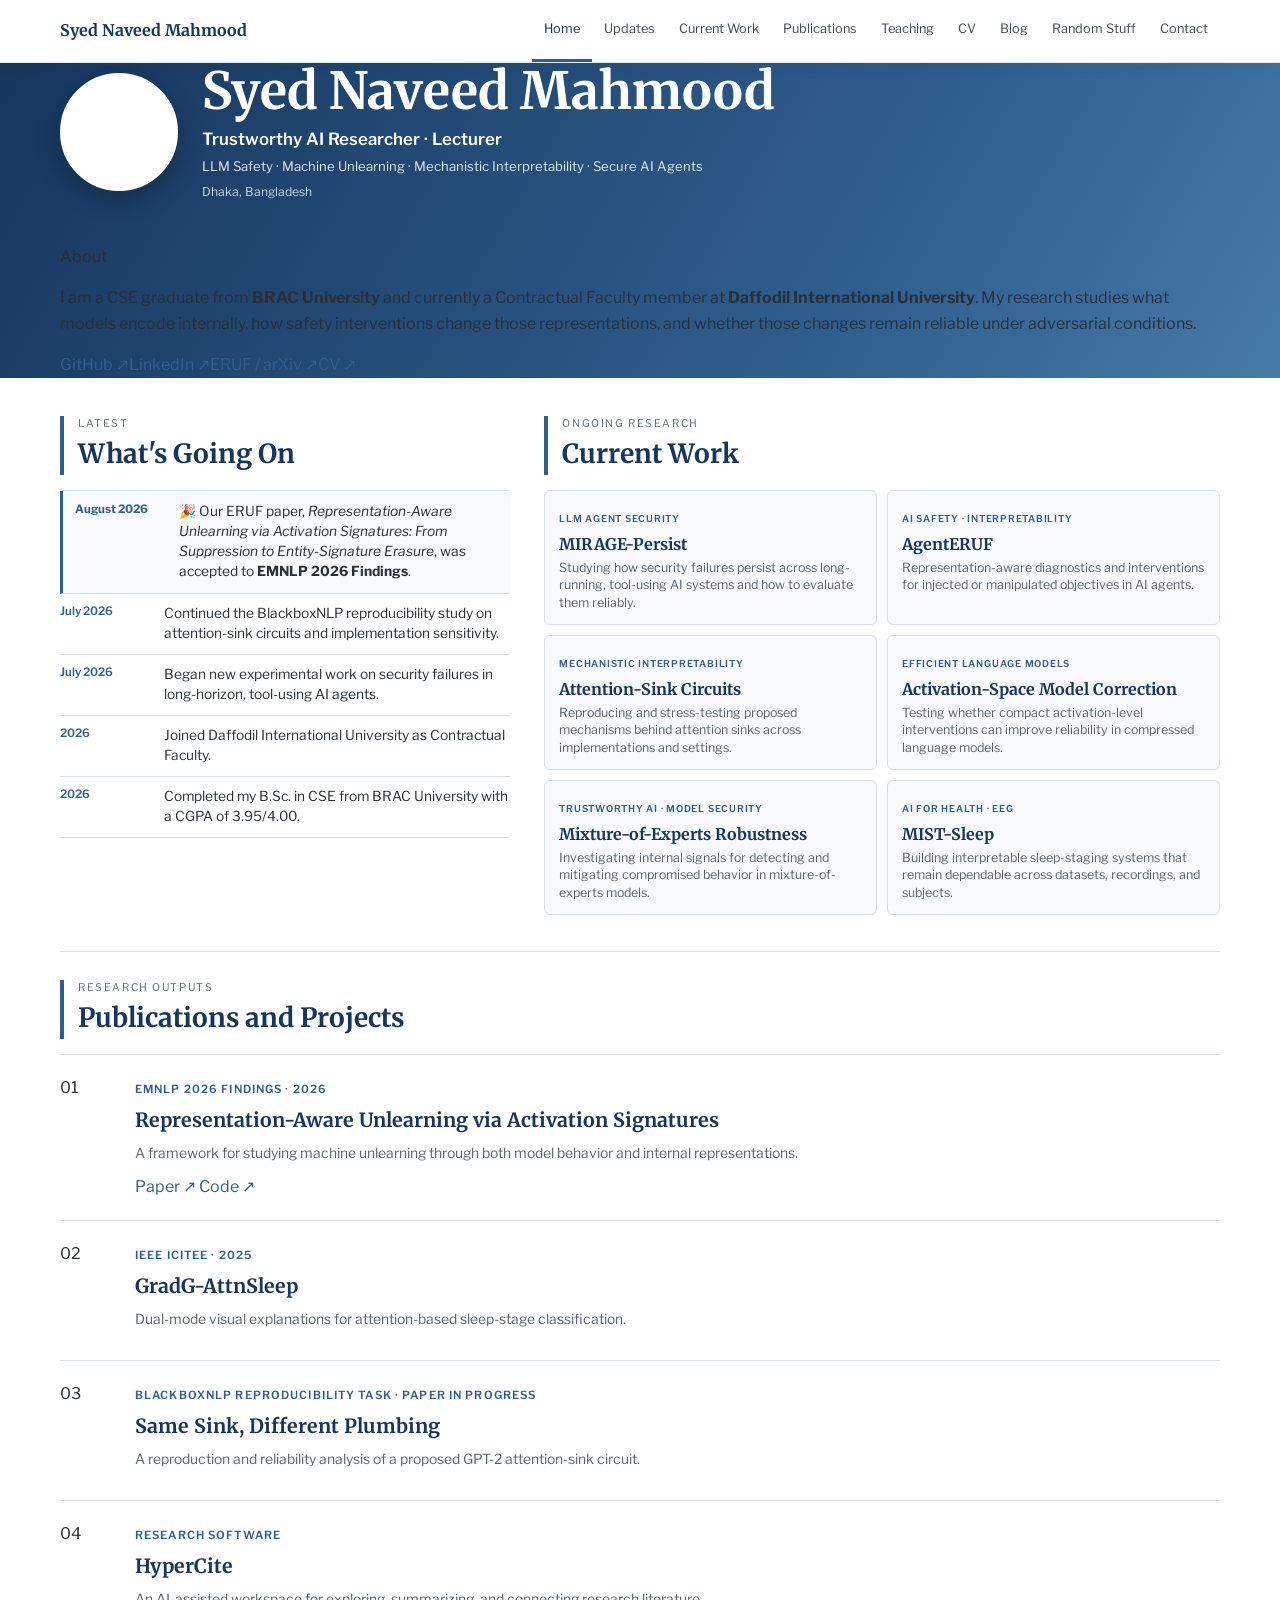
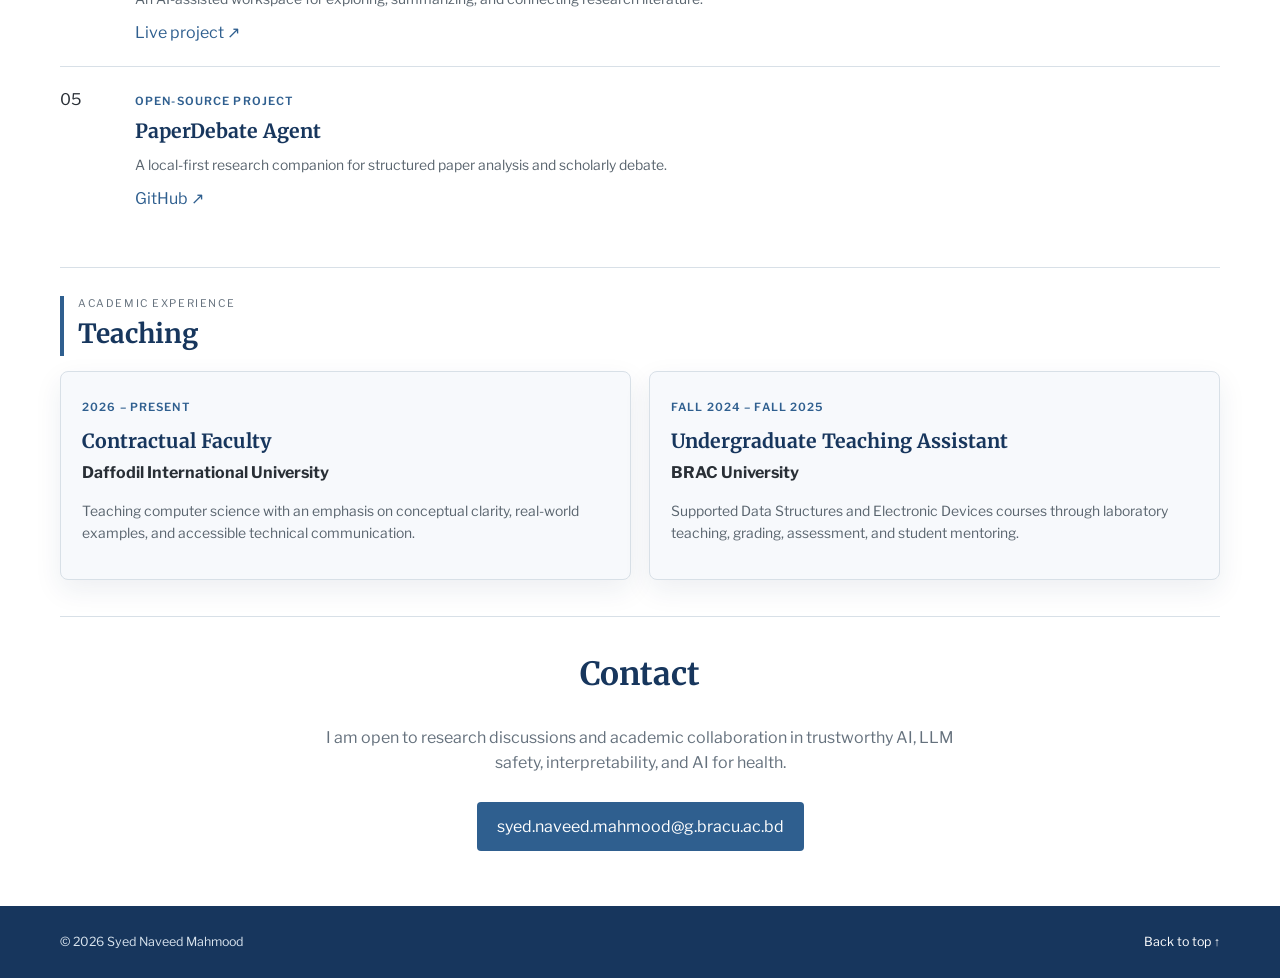
==== commit ac39f496: "Move about summary into hero and widen homepage" ====
--- a/index.html
+++ b/index.html
@@ -9,7 +9,7 @@
   <link rel="preconnect" href="https://fonts.gstatic.com" crossorigin>
   <link href="https://fonts.googleapis.com/css2?family=Libre+Franklin:wght@400;500;600;700&family=Merriweather:wght@400;700&display=swap" rel="stylesheet">
   <link rel="stylesheet" href="styles.css?v=20260727a">
-  <link rel="stylesheet" href="home.css?v=20260821a">
+  <link rel="stylesheet" href="home.css?v=20260821b">
 </head>
 <body id="home">
   <a class="skip-link" href="#main">Skip to content</a>
@@ -24,14 +24,22 @@
 
   <section class="banner" aria-label="Profile introduction">
     <div class="banner-overlay">
-      <div class="page-width identity">
-        <img class="profile-photo" src="https://avatars.githubusercontent.com/u/159930942?v=4" alt="Portrait of Syed Naveed Mahmood" width="118" height="118" decoding="async">
-        <div>
-          <h1>Syed Naveed Mahmood</h1>
-          <p>Trustworthy AI Researcher · Lecturer</p>
-          <span>LLM Safety · Machine Unlearning · Mechanistic Interpretability · Secure AI Agents</span>
-          <span class="identity-location">Dhaka, Bangladesh</span>
+      <div class="page-width hero-grid">
+        <div class="identity">
+          <img class="profile-photo" src="https://avatars.githubusercontent.com/u/159930942?v=4" alt="Portrait of Syed Naveed Mahmood" width="116" height="116" decoding="async">
+          <div>
+            <h1>Syed Naveed Mahmood</h1>
+            <p>Trustworthy AI Researcher · Lecturer</p>
+            <span>LLM Safety · Machine Unlearning · Mechanistic Interpretability · Secure AI Agents</span>
+            <span class="identity-location">Dhaka, Bangladesh</span>
+          </div>
         </div>
+
+        <aside class="hero-about" aria-label="About Syed Naveed Mahmood">
+          <p class="hero-kicker">About</p>
+          <p>I am a CSE graduate from <strong>BRAC University</strong> and currently a Contractual Faculty member at <strong>Daffodil International University</strong>. My research studies what models encode internally, how safety interventions change those representations, and whether those changes remain reliable under adversarial conditions.</p>
+          <div class="hero-links"><a href="https://github.com/SyedNaveedMahmood">GitHub ↗</a><a href="https://www.linkedin.com/in/syed-naveed-mahmood-64738b329">LinkedIn ↗</a><a href="https://arxiv.org/abs/2601.10566">ERUF / arXiv ↗</a><a href="cv.html">CV ↗</a></div>
+        </aside>
       </div>
     </div>
   </section>
@@ -62,21 +70,6 @@
       </div>
     </section>
 
-    <section class="home-grid section-block">
-      <div class="main-copy">
-        <h2>About Me</h2>
-        <p>I am a Computer Science and Engineering graduate from <a href="https://www.bracu.ac.bd/" target="_blank" rel="noreferrer">BRAC University</a> and currently a Contractual Faculty member at Daffodil International University.</p>
-        <p>My research focuses on trustworthy artificial intelligence, especially LLM safety, machine unlearning, mechanistic interpretability, representation-level model auditing, secure AI agents, and reliable evaluation. I am interested in what models encode internally, why interventions work, and whether their effects remain dependable under adversarial and realistic conditions.</p>
-        <p>I also work on interpretable machine learning for physiological signals, including EEG sleep-stage classification and cross-dataset reliability.</p>
-      </div>
-      <aside class="profile-card">
-        <h3>Research Interests</h3>
-        <ul><li>LLM Safety and Security</li><li>Machine Unlearning</li><li>Mechanistic Interpretability</li><li>Secure AI Agents</li><li>Trustworthy NLP</li><li>Explainable AI for Health</li></ul>
-        <h3>Links</h3>
-        <div class="quick-links"><a href="https://github.com/SyedNaveedMahmood">GitHub ↗</a><a href="https://www.linkedin.com/in/syed-naveed-mahmood-64738b329">LinkedIn ↗</a><a href="https://arxiv.org/abs/2601.10566">arXiv ↗</a><a href="mailto:syed.naveed.mahmood@g.bracu.ac.bd">Email ↗</a></div>
-      </aside>
-    </section>
-
     <section id="publications" class="section-block anchor-section">
       <div class="section-title"><p>Research outputs</p><h2>Publications and Projects</h2></div>
       <div class="publication-list">
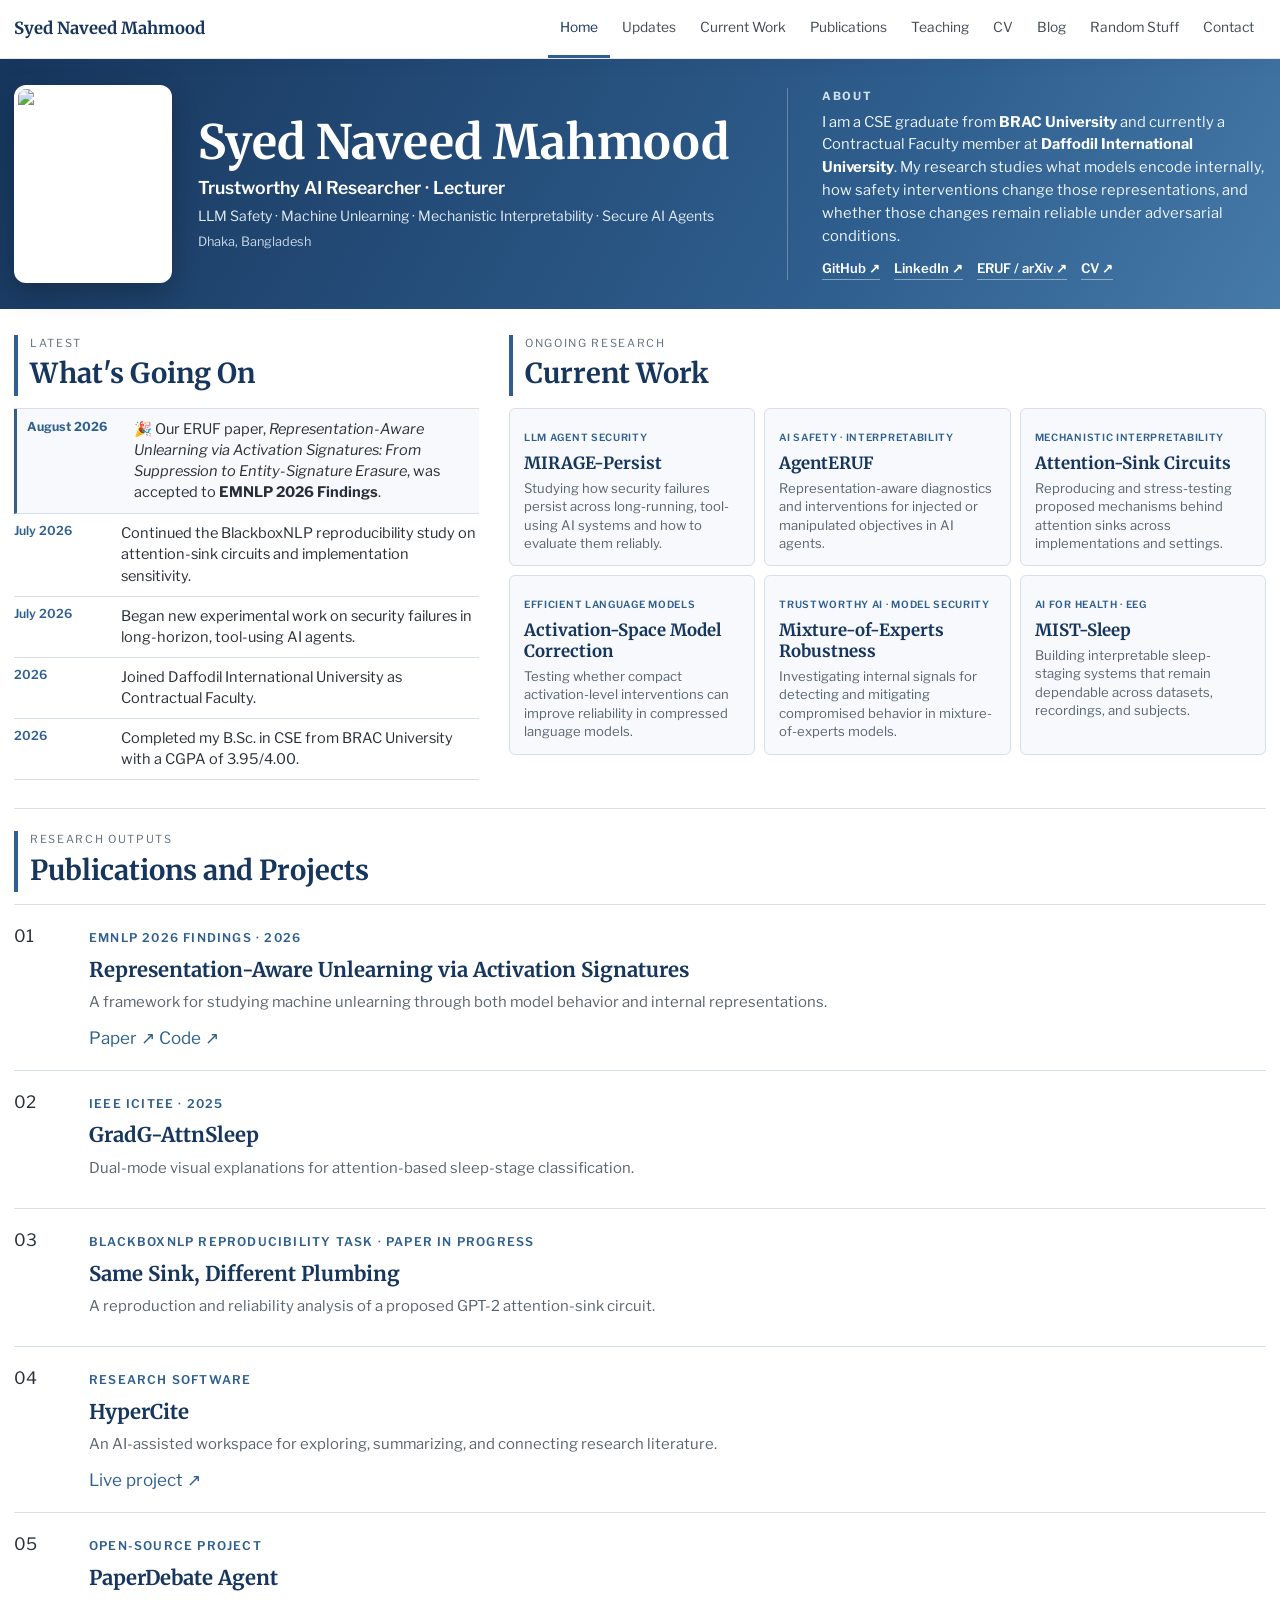
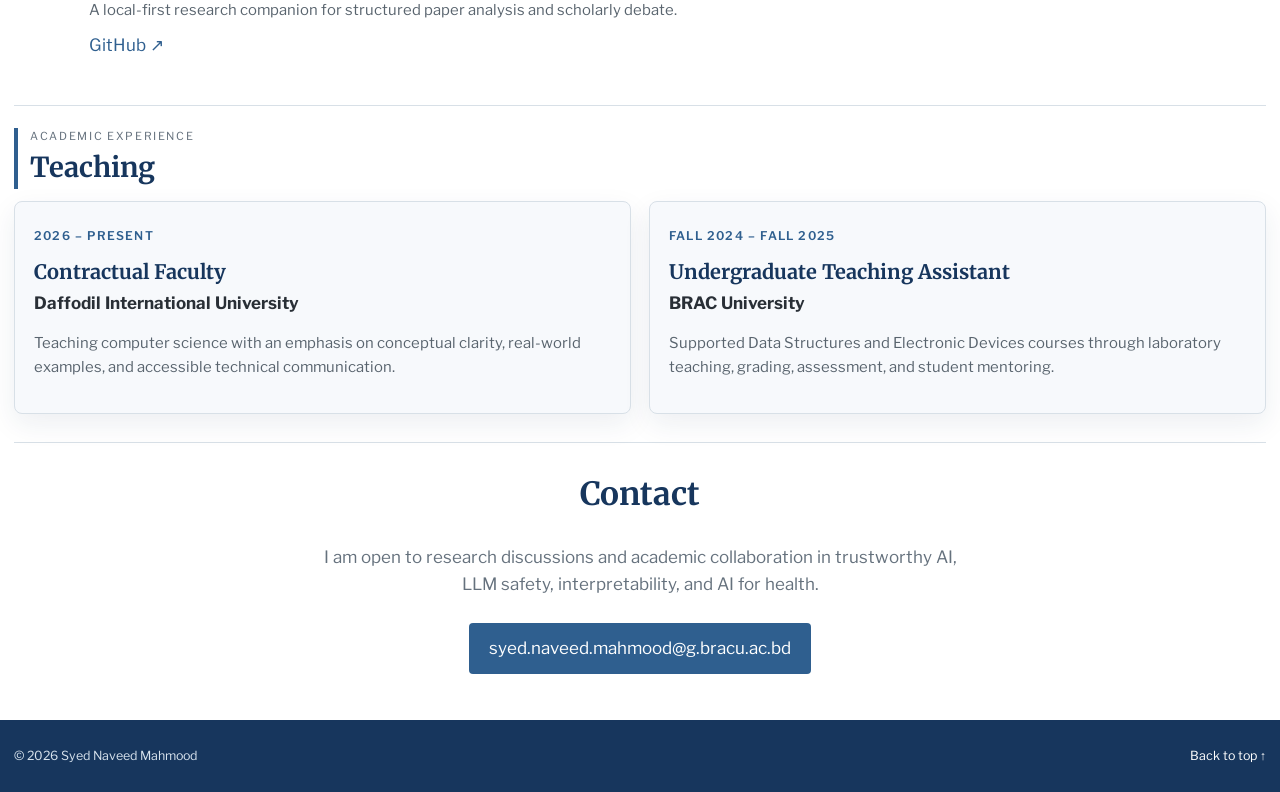
==== commit fb0c86cb: "Use updated professional portrait on homepage" ====
--- a/index.html
+++ b/index.html
@@ -9,7 +9,7 @@
   <link rel="preconnect" href="https://fonts.gstatic.com" crossorigin>
   <link href="https://fonts.googleapis.com/css2?family=Libre+Franklin:wght@400;500;600;700&family=Merriweather:wght@400;700&display=swap" rel="stylesheet">
   <link rel="stylesheet" href="styles.css?v=20260727a">
-  <link rel="stylesheet" href="home.css?v=20260821b">
+  <link rel="stylesheet" href="home.css?v=20260821c">
 </head>
 <body id="home">
   <a class="skip-link" href="#main">Skip to content</a>
@@ -26,7 +26,7 @@
     <div class="banner-overlay">
       <div class="page-width hero-grid">
         <div class="identity">
-          <img class="profile-photo" src="https://avatars.githubusercontent.com/u/159930942?v=4" alt="Portrait of Syed Naveed Mahmood" width="116" height="116" decoding="async">
+          <img class="profile-photo" src="[data-uri]" alt="Portrait of Syed Naveed Mahmood" width="158" height="198" decoding="async">
           <div>
             <h1>Syed Naveed Mahmood</h1>
             <p>Trustworthy AI Researcher · Lecturer</p>
--- a/home.css
+++ b/home.css
@@ -1,70 +1,95 @@
 /* Homepage-only compact research layout */
 
-body{line-height:1.6}
-.page-width,.nav-wrap{width:min(1160px,calc(100% - 40px))}
-.nav-wrap{min-height:62px}
-.banner{min-height:245px}
-.banner-overlay{align-items:flex-end}
-.identity{gap:24px;padding-bottom:26px}
-.identity img{width:118px;height:118px;border-width:4px}
-.identity h1{font-size:clamp(2rem,4vw,3.2rem);margin-bottom:6px}
-.identity p{font-size:1.05rem;font-weight:600}
-.identity span{display:block;margin-top:3px;font-size:.82rem}
-.identity .identity-location{color:#c7d8e7;font-size:.76rem;margin-top:5px}
-.content{padding-top:20px}
-.section-block{padding:28px 0 36px}
-.section-title{margin-bottom:15px;padding-left:14px}
-.section-title h2{font-size:1.65rem}
-.section-title p{font-size:.66rem}
+body{font-size:17px;line-height:1.58}
+.page-width,.nav-wrap{width:min(1420px,calc(100% - 28px))}
+.nav-wrap{min-height:58px}
+nav a{font-size:.86rem}
+.site-name{font-size:1.04rem}
 
-.research-dashboard{display:grid;grid-template-columns:.9fr 1.35fr;gap:34px;align-items:start;padding-top:18px}
+.banner{min-height:250px}
+.banner-overlay{align-items:stretch}
+.hero-grid{display:grid;grid-template-columns:1.2fr .8fr;gap:54px;align-items:center;padding:24px 0}
+.identity{gap:26px;padding:0;align-items:center}
+.identity img{width:158px;height:198px;border-width:4px;border-radius:12px;object-fit:cover;object-position:center 22%;flex:0 0 auto;box-shadow:0 10px 28px rgba(0,0,0,.24)}
+.identity h1{font-size:clamp(2.1rem,3.7vw,3.25rem);margin-bottom:5px}
+.identity p{font-size:1.1rem;font-weight:600;margin:0}
+.identity span{display:block;margin-top:3px;font-size:.88rem}
+.identity .identity-location{color:#c7d8e7;font-size:.8rem;margin-top:5px}
+
+.hero-about{border-left:1px solid rgba(255,255,255,.28);padding-left:34px;color:#eef5fb}
+.hero-about .hero-kicker{margin:0 0 5px;color:#cfe0ef;font-size:.7rem;font-weight:700;letter-spacing:.16em;text-transform:uppercase}
+.hero-about>p:not(.hero-kicker){margin:0;font-size:.92rem;line-height:1.55;color:#eef5fb;max-width:610px}
+.hero-about strong{color:#fff}
+.hero-links{display:flex;flex-wrap:wrap;gap:14px;margin-top:11px}
+.hero-links a{color:#fff;font-size:.82rem;font-weight:600;border-bottom:1px solid rgba(255,255,255,.42)}
+.hero-links a:hover{text-decoration:none;border-bottom-color:#fff}
+
+.content{padding-top:10px}
+.section-block{padding:22px 0 28px}
+.section-title{margin-bottom:12px;padding-left:12px}
+.section-title h2{font-size:1.72rem}
+.section-title p{font-size:.69rem}
+
+.research-dashboard{display:grid;grid-template-columns:.86fr 1.4fr;gap:30px;align-items:start;padding-top:16px}
 .research-dashboard>div{min-width:0}
 .dashboard-news .updates{border-top:1px solid var(--line)}
-.dashboard-news .updates>div{grid-template-columns:92px 1fr;gap:12px;padding:10px 0}
-.dashboard-news .updates time{font-size:.72rem;line-height:1.35}
-.dashboard-news .updates p{font-size:.86rem;line-height:1.45}
-.dashboard-news .updates>div:first-child{background:var(--surface);border-left:3px solid var(--blue);padding:11px 12px;margin-top:0}
+.dashboard-news .updates>div{grid-template-columns:96px 1fr;gap:11px;padding:9px 0}
+.dashboard-news .updates time{font-size:.77rem;line-height:1.35}
+.dashboard-news .updates p{font-size:.91rem;line-height:1.45}
+.dashboard-news .updates>div:first-child{background:var(--surface);border-left:3px solid var(--blue);padding:10px 10px;margin-top:0}
 .dashboard-news .updates>div:first-child time{font-weight:700}
 
-.dashboard-projects .current-grid{grid-template-columns:1fr 1fr;gap:10px}
+.dashboard-projects .current-grid{grid-template-columns:repeat(3,1fr);gap:9px}
 .dashboard-projects .current-grid article{padding:13px 14px;border-radius:6px;box-shadow:none}
 .dashboard-projects .current-grid article:hover{transform:none;box-shadow:0 8px 20px rgba(23,54,93,.08)}
-.dashboard-projects .current-grid span{font-size:.59rem;letter-spacing:.08em}
-.dashboard-projects .current-grid h3{font-size:1rem;line-height:1.25;margin:4px 0 5px}
-.dashboard-projects .current-grid p{font-size:.78rem;line-height:1.4;margin:0;color:#59646e}
+.dashboard-projects .current-grid span{font-size:.62rem;letter-spacing:.07em}
+.dashboard-projects .current-grid h3{font-size:1.05rem;line-height:1.25;margin:4px 0 5px}
+.dashboard-projects .current-grid p{font-size:.82rem;line-height:1.4;margin:0;color:#59646e}
 
-.home-grid{grid-template-columns:2.2fr .8fr;gap:38px;padding-top:28px}
-.home-grid h2{font-size:1.75rem;margin-bottom:15px}
-.main-copy p{margin:0 0 .85rem}
-.profile-card{padding:20px}
-.profile-card h3:nth-of-type(2){margin-top:20px}
-.profile-card ul{margin:7px 0 0}
+.publication-list article{padding:18px 0}
+.publication-list h3{font-size:1.27rem;margin:4px 0 5px}
+.publication-list p{font-size:.93rem}
+.publication-list small{font-size:.75rem}
+.teaching-grid article{padding:19px}
+.teaching-grid h3{font-size:1.25rem}
+.teaching-grid p{font-size:.93rem}
+.teaching-grid small{font-size:.75rem}
+.profile-card{font-size:.96rem}
+.profile-card h3{font-size:1.06rem}
+.profile-card ul{font-size:.96rem}
+.quick-links{font-size:.91rem}
+.contact{padding-top:26px;padding-bottom:46px}
 
-.publication-list article{padding:20px 0}
-.publication-list h3{font-size:1.22rem;margin:4px 0 6px}
-.publication-list p{font-size:.87rem}
-.teaching-grid article{padding:21px}
-.teaching-grid h3{font-size:1.22rem}
-.teaching-grid p{font-size:.87rem}
-.contact{padding-top:32px;padding-bottom:55px}
+@media(max-width:1180px){
+  .page-width,.nav-wrap{width:min(1160px,calc(100% - 30px))}
+  .hero-grid{grid-template-columns:1fr .9fr;gap:36px}
+  .identity img{width:148px;height:186px}
+  .dashboard-projects .current-grid{grid-template-columns:1fr 1fr}
+}
 
 @media(max-width:920px){
-  .research-dashboard{grid-template-columns:1fr;gap:26px}
+  .hero-grid{grid-template-columns:1fr;gap:16px;padding:22px 0}
+  .hero-about{border-left:0;border-top:1px solid rgba(255,255,255,.25);padding:14px 0 0}
+  .research-dashboard{grid-template-columns:1fr;gap:22px}
   .dashboard-projects .current-grid{grid-template-columns:1fr 1fr}
-  .home-grid{grid-template-columns:1fr;gap:24px}
-  .profile-card{max-width:none}
 }
 
 @media(max-width:650px){
-  .page-width,.nav-wrap{width:calc(100% - 28px)}
-  .banner{min-height:300px}
-  .identity{padding-top:24px;padding-bottom:24px}
-  .identity img{width:96px;height:96px;margin-bottom:14px}
-  .identity h1{font-size:2rem}
-  .content{padding-top:12px}
-  .section-block{padding:23px 0 30px}
-  .research-dashboard{gap:22px}
+  body{font-size:16px}
+  .page-width,.nav-wrap{width:calc(100% - 22px)}
+  .banner{min-height:0}
+  .hero-grid{padding:20px 0}
+  .identity{display:grid;grid-template-columns:104px 1fr;gap:15px}
+  .identity img{width:104px;height:130px;margin:0;border-radius:9px}
+  .identity h1{font-size:1.85rem}
+  .identity p{font-size:.98rem}
+  .identity span{font-size:.78rem}
+  .hero-about>p:not(.hero-kicker){font-size:.86rem}
+  .hero-links{gap:10px}
+  .content{padding-top:6px}
+  .section-block{padding:19px 0 24px}
+  .research-dashboard{gap:18px}
   .dashboard-projects .current-grid{grid-template-columns:1fr}
-  .dashboard-news .updates>div{grid-template-columns:1fr;gap:2px;padding:9px 0}
-  .dashboard-news .updates>div:first-child{padding:10px}
+  .dashboard-news .updates>div{grid-template-columns:1fr;gap:2px;padding:8px 0}
+  .dashboard-news .updates>div:first-child{padding:9px}
 }
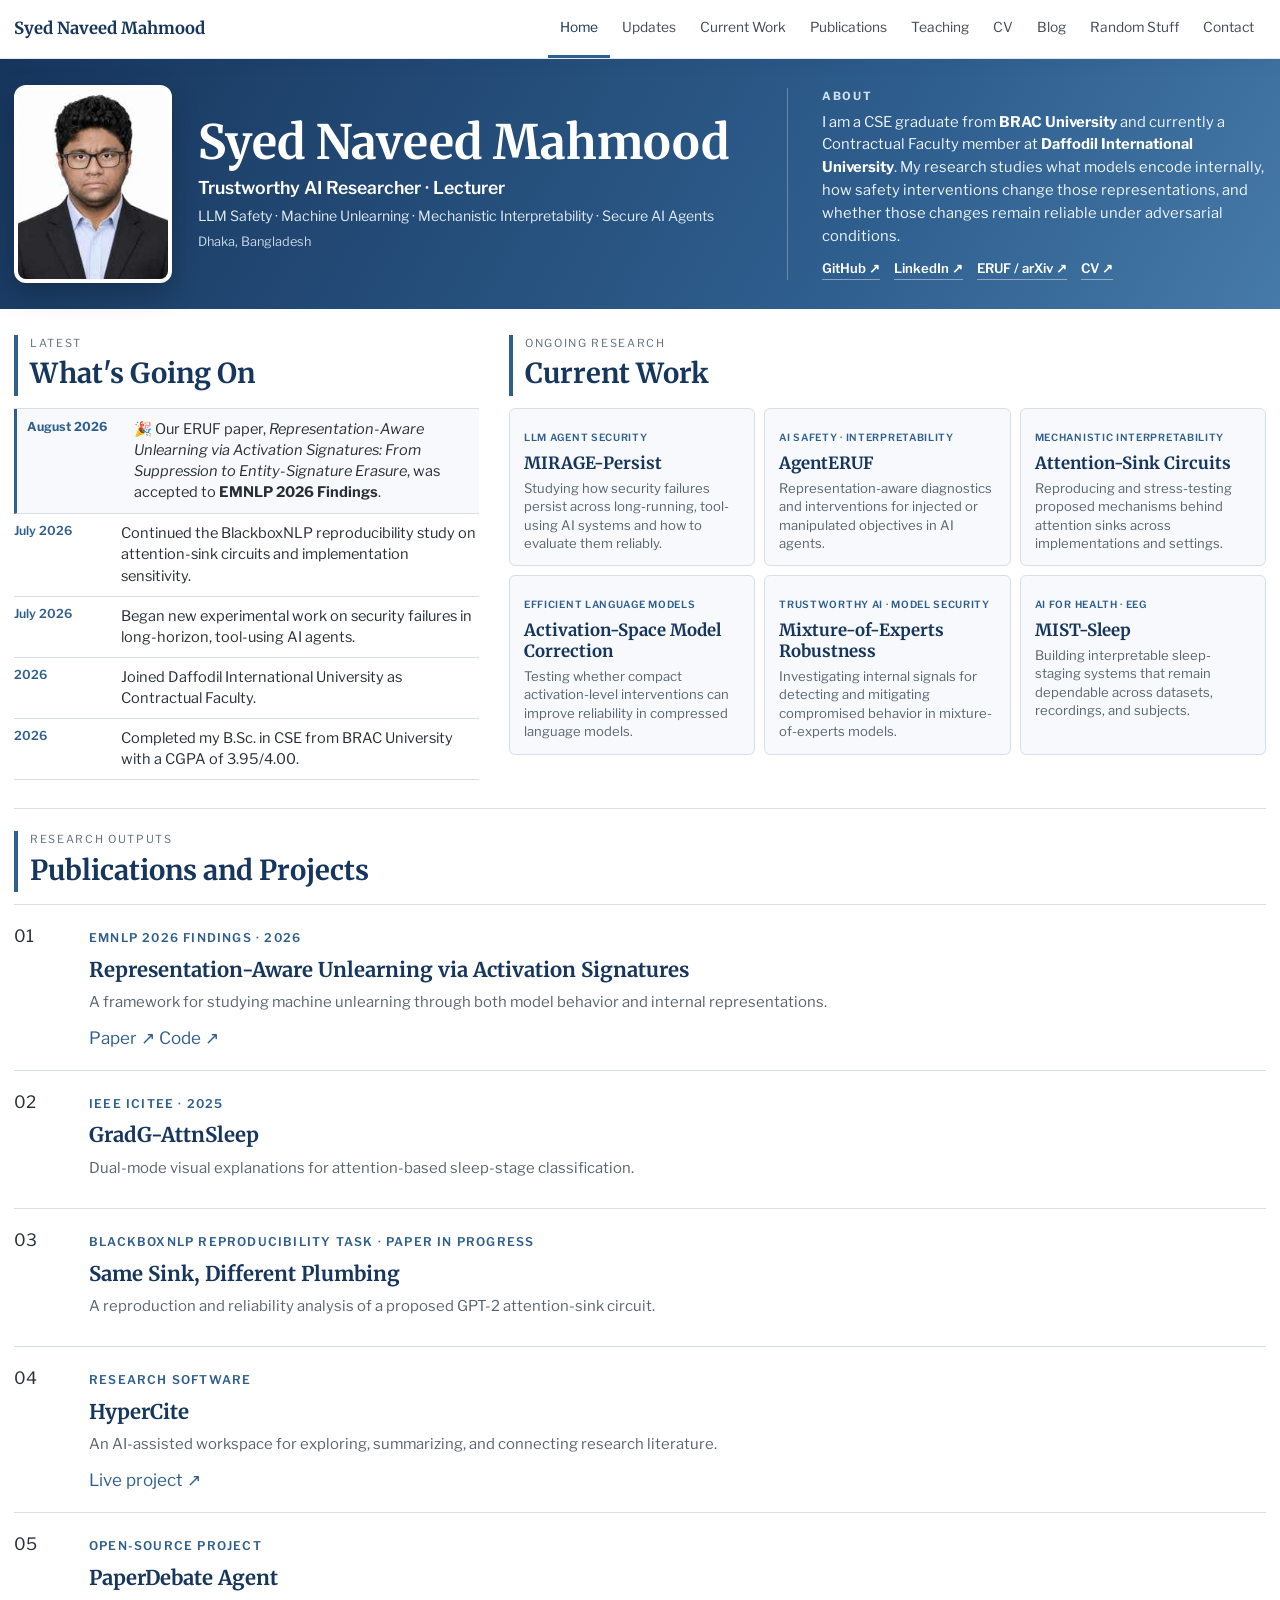
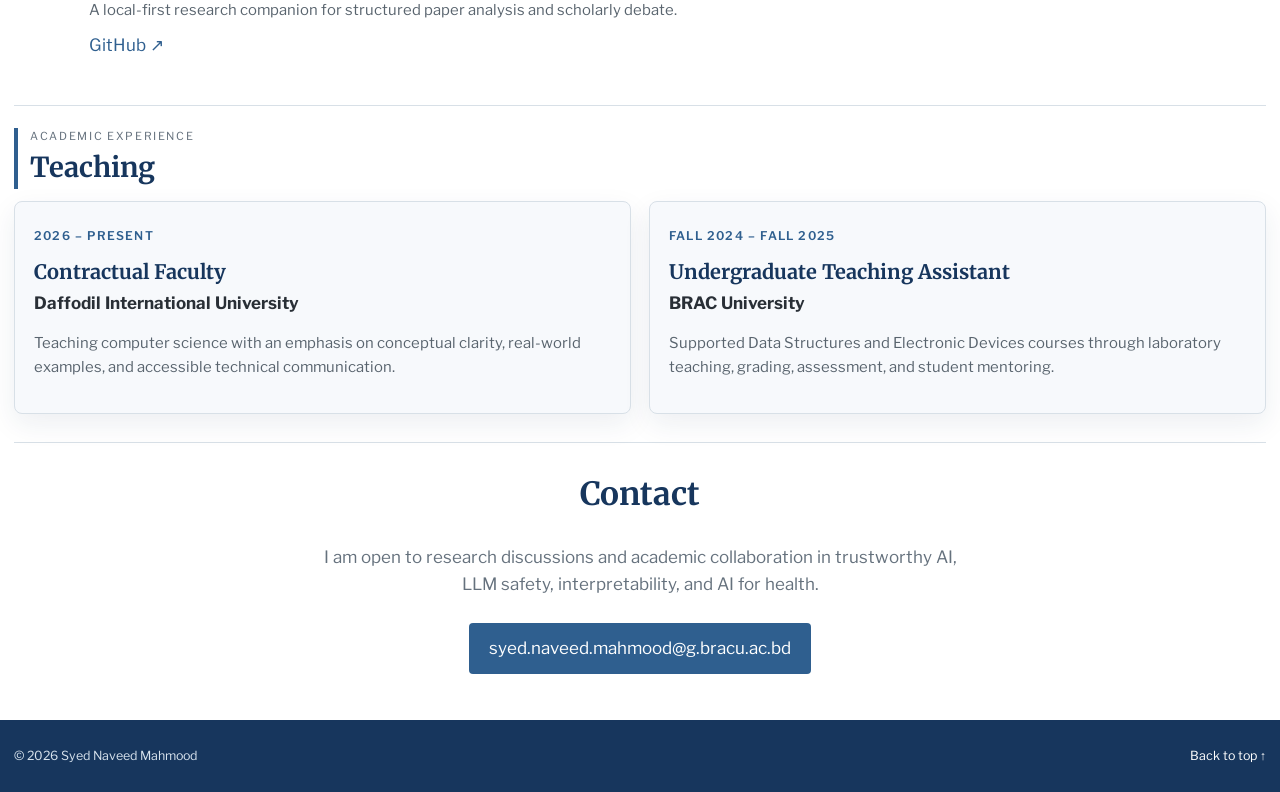
==== commit 0233e476: "Embed professional portrait directly on homepage" ====
--- a/index.html
+++ b/index.html
@@ -26,7 +26,7 @@
     <div class="banner-overlay">
       <div class="page-width hero-grid">
         <div class="identity">
-          <img class="profile-photo" src="[data-uri]" alt="Portrait of Syed Naveed Mahmood" width="158" height="198" decoding="async">
+          <img class="profile-photo" src="[data-uri]" alt="Portrait of Syed Naveed Mahmood" width="158" height="198" decoding="async">
           <div>
             <h1>Syed Naveed Mahmood</h1>
             <p>Trustworthy AI Researcher · Lecturer</p>
@@ -91,6 +91,7 @@
 
     <section id="contact" class="contact section-block anchor-section"><h2>Contact</h2><p>I am open to research discussions and academic collaboration in trustworthy AI, LLM safety, interpretability, and AI for health.</p><a class="email-button" href="mailto:syed.naveed.mahmood@g.bracu.ac.bd">syed.naveed.mahmood@g.bracu.ac.bd</a></section>
   </main>
+
   <footer><div class="page-width"><p>© 2026 Syed Naveed Mahmood</p><a href="#home">Back to top ↑</a></div></footer>
 </body>
 </html>
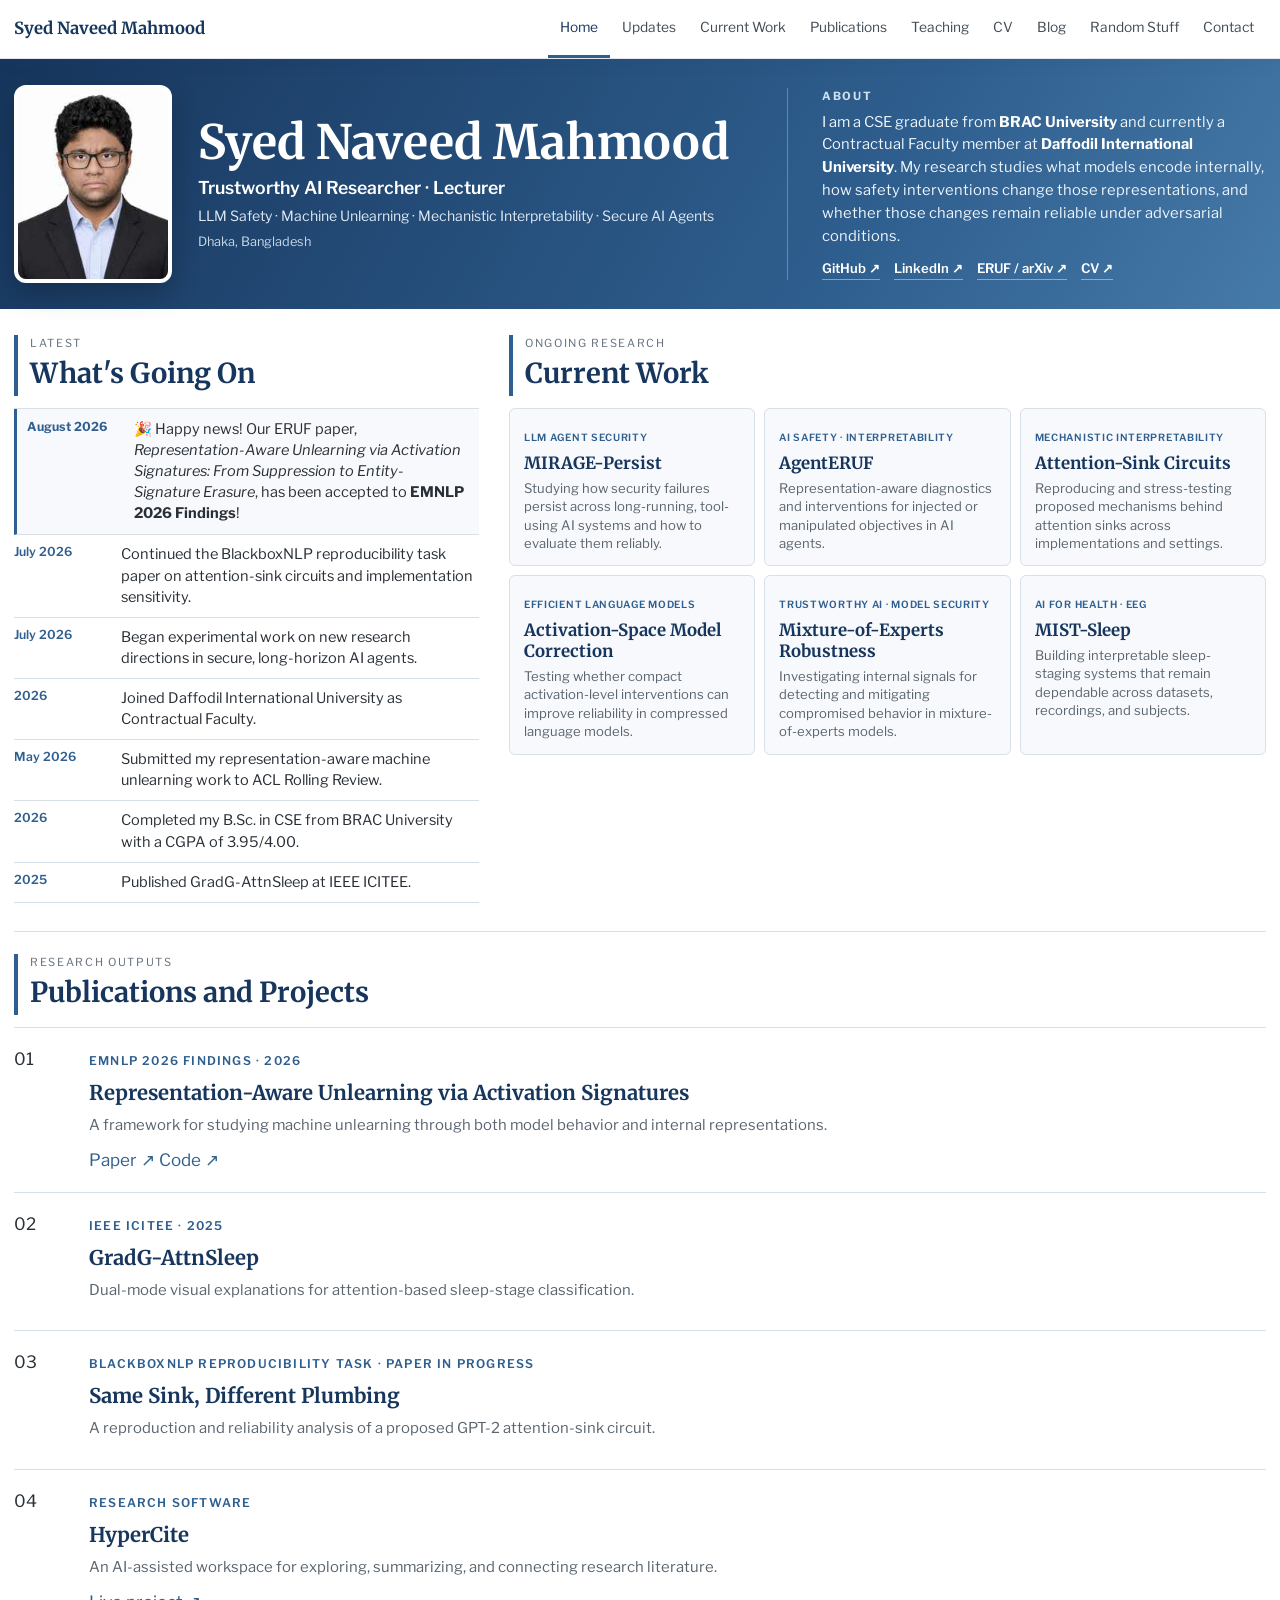
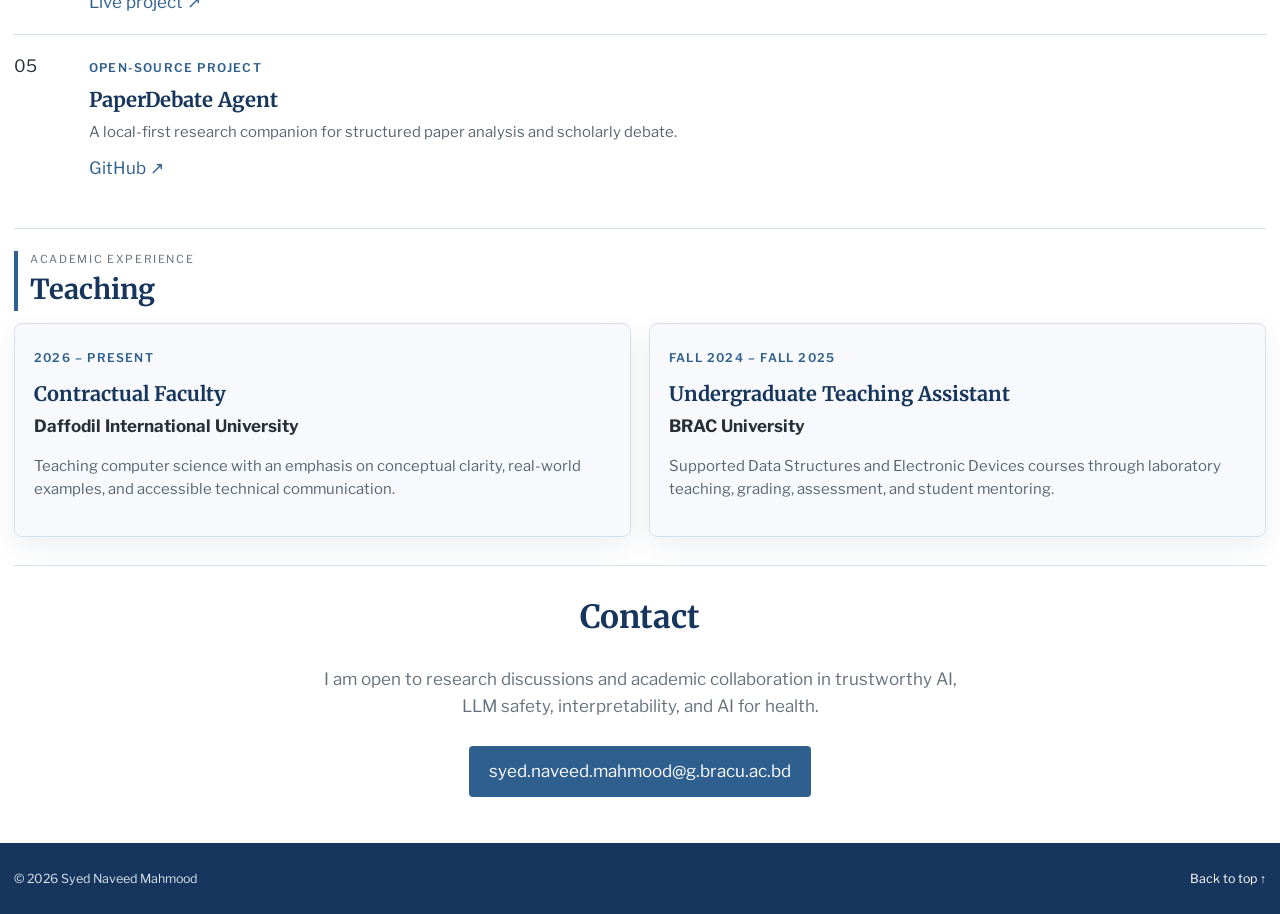
==== commit 59c26bd4: "Restore full What's Going On timeline" ====
--- a/index.html
+++ b/index.html
@@ -49,11 +49,13 @@
       <div id="updates" class="dashboard-news anchor-section">
         <div class="section-title"><p>Latest</p><h2>What&apos;s Going On</h2></div>
         <div class="updates">
-          <div><time>August 2026</time><p>🎉 Our ERUF paper, <em>Representation-Aware Unlearning via Activation Signatures: From Suppression to Entity-Signature Erasure</em>, was accepted to <strong>EMNLP 2026 Findings</strong>.</p></div>
-          <div><time>July 2026</time><p>Continued the BlackboxNLP reproducibility study on attention-sink circuits and implementation sensitivity.</p></div>
-          <div><time>July 2026</time><p>Began new experimental work on security failures in long-horizon, tool-using AI agents.</p></div>
+          <div><time>August 2026</time><p>🎉 Happy news! Our ERUF paper, <em>Representation-Aware Unlearning via Activation Signatures: From Suppression to Entity-Signature Erasure</em>, has been accepted to <strong>EMNLP 2026 Findings</strong>!</p></div>
+          <div><time>July 2026</time><p>Continued the BlackboxNLP reproducibility task paper on attention-sink circuits and implementation sensitivity.</p></div>
+          <div><time>July 2026</time><p>Began experimental work on new research directions in secure, long-horizon AI agents.</p></div>
           <div><time>2026</time><p>Joined Daffodil International University as Contractual Faculty.</p></div>
+          <div><time>May 2026</time><p>Submitted my representation-aware machine unlearning work to ACL Rolling Review.</p></div>
           <div><time>2026</time><p>Completed my B.Sc. in CSE from BRAC University with a CGPA of 3.95/4.00.</p></div>
+          <div><time>2025</time><p>Published GradG-AttnSleep at IEEE ICITEE.</p></div>
         </div>
       </div>
 
